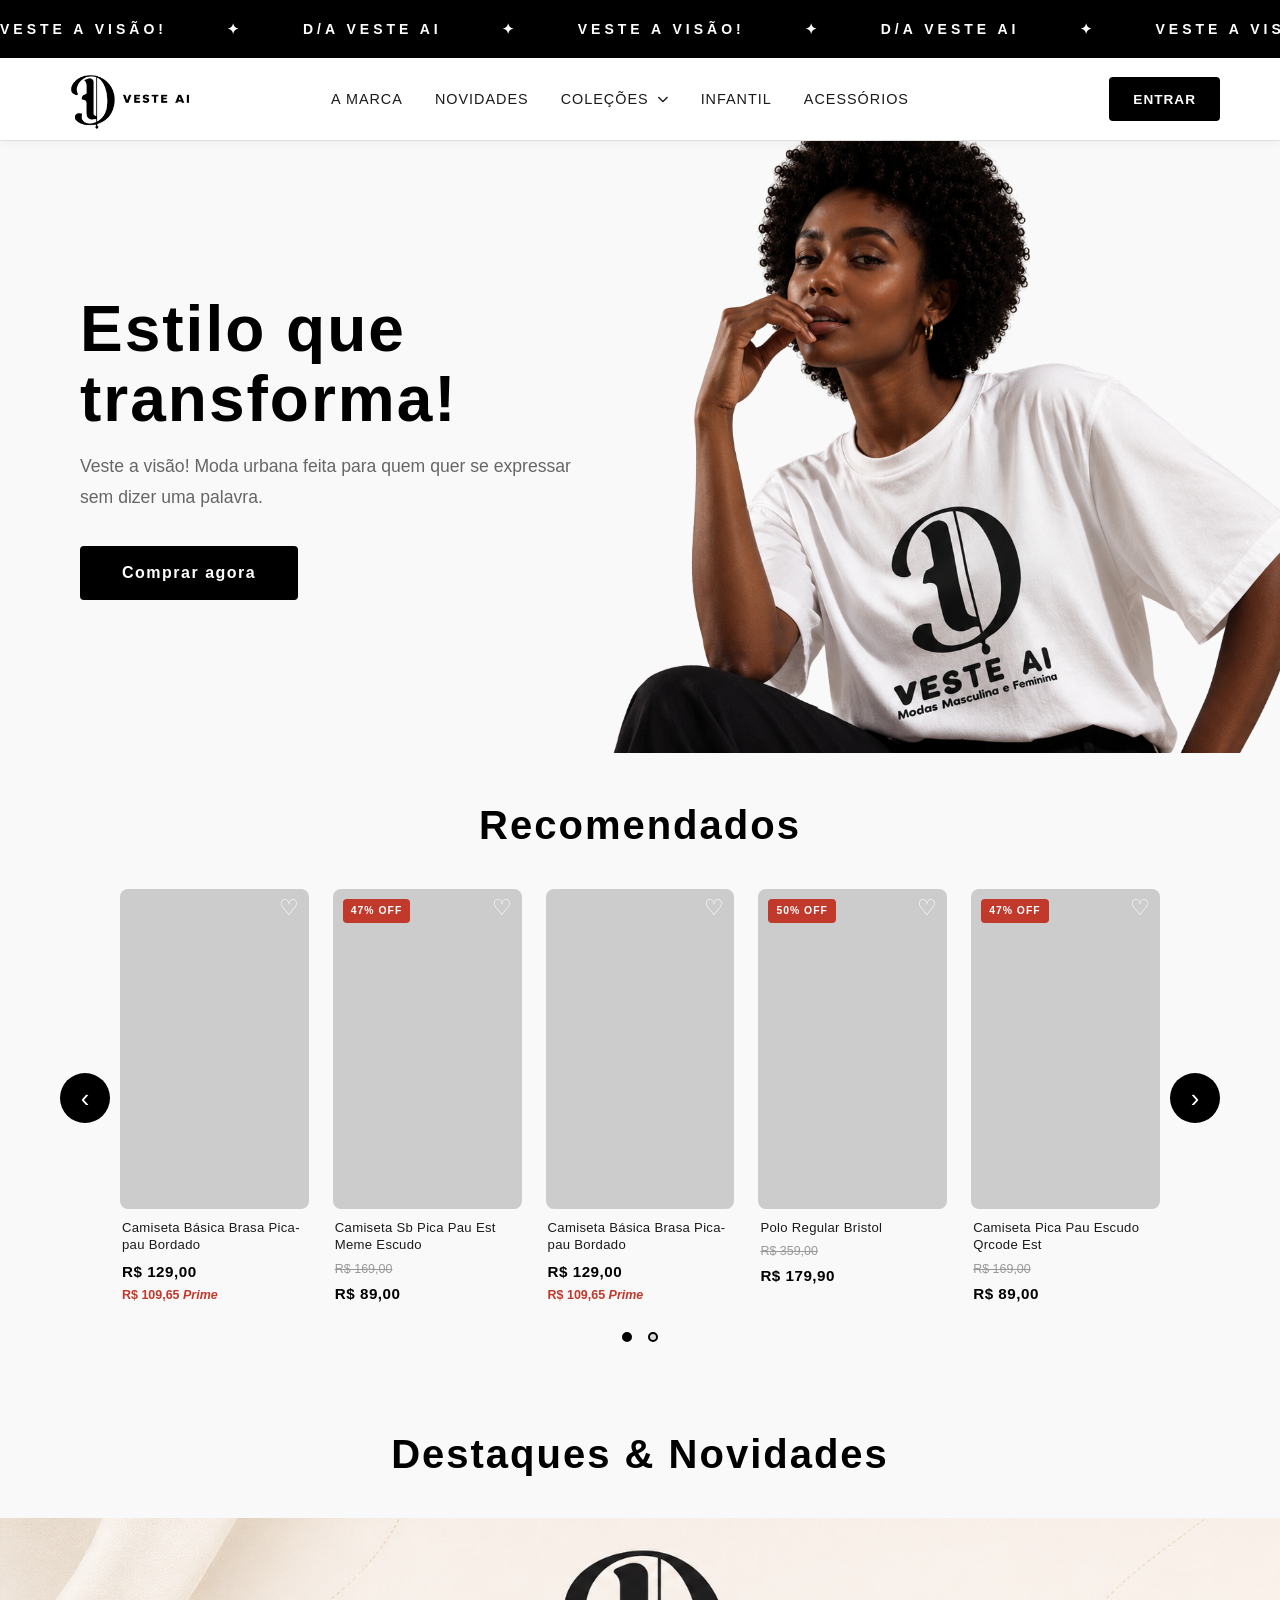
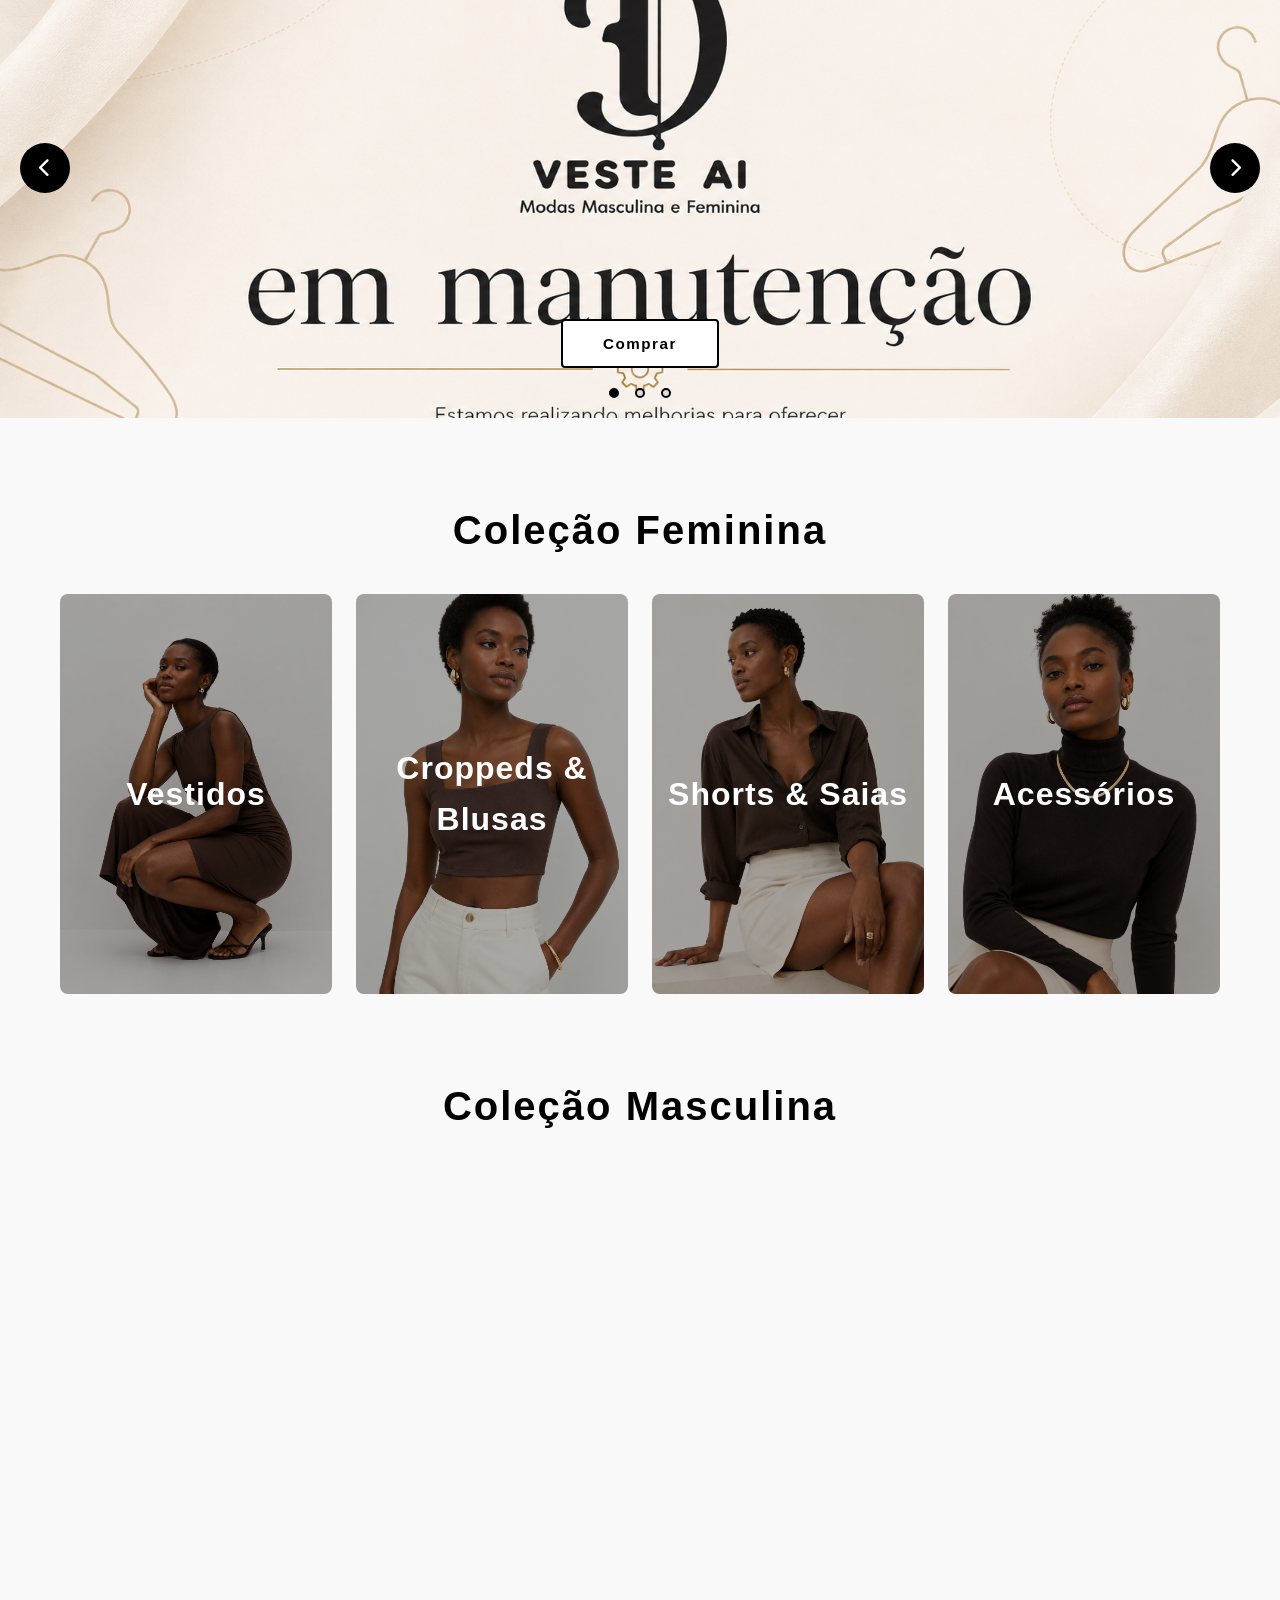
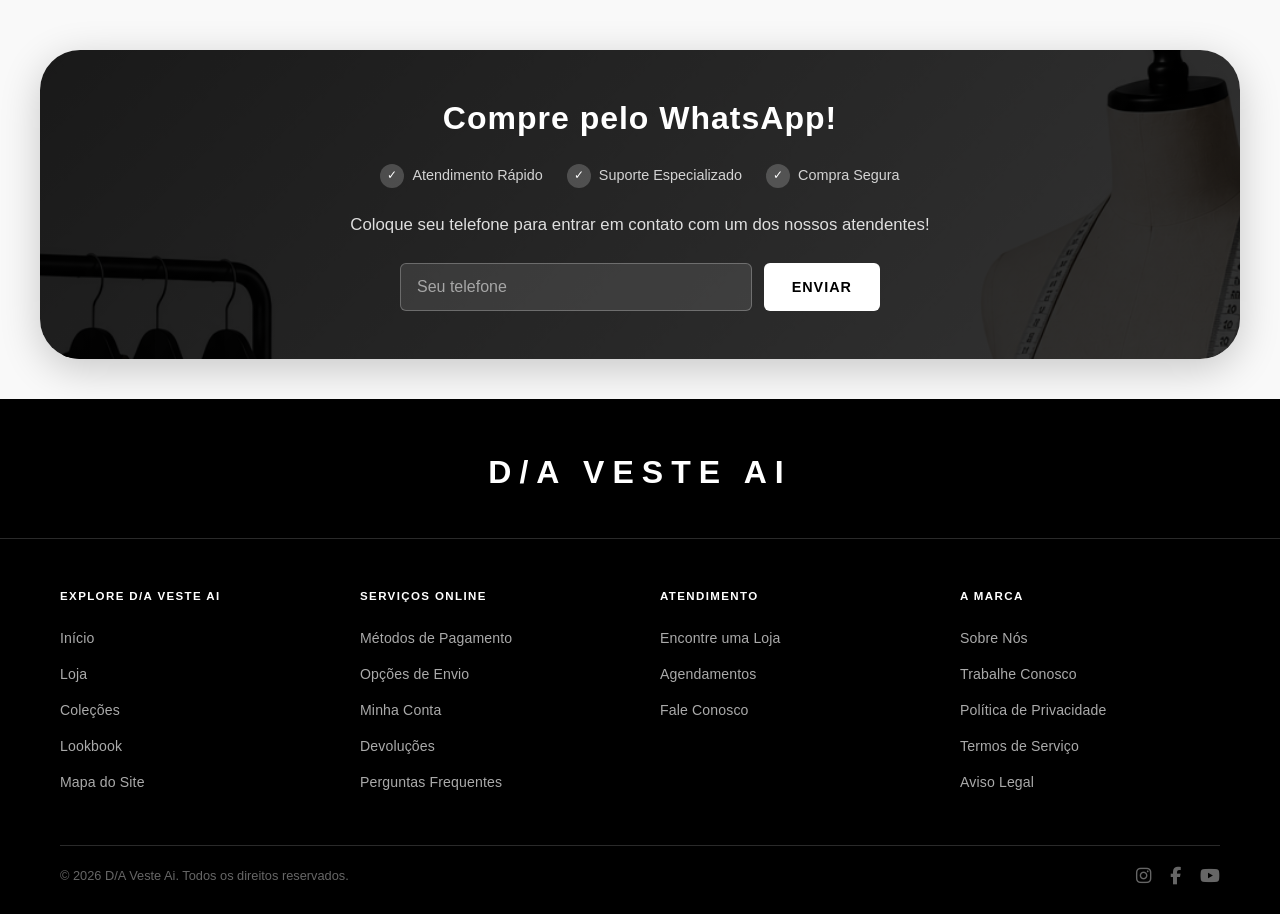
==== index.html @ ac8247f5 "Primeiro commit" ====
<!DOCTYPE html>
<html lang="pt-BR">
<head>
    <meta charset="UTF-8">
    <meta name="viewport" content="width=device-width, initial-scale=1.0">
    <title>D/A Veste Ai - Moda Contemporânea</title>
    <link rel="stylesheet" href="css/styles.css">
    <link rel="stylesheet" href="https://cdnjs.cloudflare.com/ajax/libs/font-awesome/6.4.0/css/all.min.css">
    <link rel="stylesheet" href="https://cdnjs.cloudflare.com/ajax/libs/font-awesome/6.5.0/css/all.min.css">
</head>
<body>
   
    <!-- Marquee -->
    <div class="marquee">
    <div class="marquee-track">
        <span>VESTE A VISÃO!</span>
        <span>✦</span>
        <span>D/A VESTE AI</span>
         <span>✦</span>
        <span>VESTE A VISÃO!</span>
         <span>✦</span>
        <span>D/A VESTE AI</span>
         <span>✦</span>

        <!-- Duplicado pra animação infinita -->
        <span>VESTE A VISÃO!</span>
         <span>✦</span>
        <span>D/A VESTE AI</span>
         <span>✦</span>
        <span>VESTE A VISÃO!</span>
         <span>✦</span>
        <span>D/A VESTE AI</span>
         <span>✦</span>

          <span>VESTE A VISÃO!</span>
         <span>✦</span>
        <span>D/A VESTE AI</span>
         <span>✦</span>
        <span>VESTE A VISÃO!</span>
         <span>✦</span>
        <span>D/A VESTE AI</span>
         <span>✦</span>
    </div>
</div>
   
    <!-- Navigation -->
    <nav class="navbar">
        <div class="container">
            <div class="nav-wrapper">
                <div class="logo">
    <a href="index.html">
        <img src="src/DALOGO.png" alt="D/A VESTE AI" class="logo-img">
    </a>
</div>
                <div class="nav-links">
                    <a href="aboutus.html">A MARCA</a>
                    <a href="index.html">NOVIDADES</a>
                    <div class="nav-dropdown">
                        <button class="nav-dropdown-btn">COLEÇÕES <i class="fas fa-chevron-down"></i></button>
                        <div class="dropdown-menu">
                            <a href="#mulher">FEMININA</a>
                            <a href="#homem">MASCULINO</a>
                        </div>
                    </div>
                    <a href="infantil.html">INFANTIL</a>
                    <a href="acessorios.html">ACESSÓRIOS</a>
                </div>
                <div class="nav-right">
                    <a href="#login" class="login-btn">ENTRAR</a>
                </div>
            </div>
        </div>
    </nav>

    <!-- Hero Section -->
    <section class="hero" id="inicio">
        <div class="hero-content">
            <div class="hero-text">
                <h2>Estilo que transforma!</h2>
                <p>Veste a visão! Moda urbana feita para quem quer se expressar sem dizer uma palavra.</p>
                <button class="btn-shop">Comprar agora</button>
            </div>
            <div>
                <img src="src/DAMODEL.png" alt="D/A Veste Ai - Modelo" class="hero-img">
            </div>
        </div>
    </section>

<!-- Recommended Products -->
<section class="recommended" id="recomendados">
    <div class="container">
        <h2>Recomendados</h2>
        <div class="rec-wrapper">
            <button class="rec-arrow rec-arrow--left" onclick="slideRec(-1)">&#8249;</button>

            <div class="rec-track-container">
                <div class="rec-track" id="recTrack">

                    <!-- Card 1 -->
                    <div class="rec-item">
                        <div class="rec-img-wrap" style="background-image: url('src/produto1.png')">
                            <div class="rec-overlay"></div>
                            <button class="rec-wishlist" aria-label="Favoritar">&#9825;</button>
                        </div>
                        <div class="rec-info">
                            <p class="rec-name">Camiseta Básica Brasa Pica-pau Bordado</p>
                            <p class="rec-price">R$ 129,00</p>
                            <p class="rec-price-prime">R$ 109,65 <span>Prime</span></p>
                        </div>
                    </div>

                    <!-- Card 2 (com desconto) -->
                    <div class="rec-item">
                        <div class="rec-img-wrap" style="background-image: url('src/produto2.png')">
                            <div class="rec-overlay"></div>
                            <span class="rec-badge">47% OFF</span>
                            <button class="rec-wishlist" aria-label="Favoritar">&#9825;</button>
                        </div>
                        <div class="rec-info">
                            <p class="rec-name">Camiseta Sb Pica Pau Est Meme Escudo</p>
                            <p class="rec-price-old">R$ 169,00</p>
                            <p class="rec-price">R$ 89,00</p>
                        </div>
                    </div>

                    <!-- Card 3 -->
                    <div class="rec-item">
                        <div class="rec-img-wrap" style="background-image: url('src/produto3.png')">
                            <div class="rec-overlay"></div>
                            <button class="rec-wishlist" aria-label="Favoritar">&#9825;</button>
                        </div>
                        <div class="rec-info">
                            <p class="rec-name">Camiseta Básica Brasa Pica-pau Bordado</p>
                            <p class="rec-price">R$ 129,00</p>
                            <p class="rec-price-prime">R$ 109,65 <span>Prime</span></p>
                        </div>
                    </div>

                    <!-- Card 4 (com desconto) -->
                    <div class="rec-item">
                        <div class="rec-img-wrap" style="background-image: url('src/produto4.png')">
                            <div class="rec-overlay"></div>
                            <span class="rec-badge">50% OFF</span>
                            <button class="rec-wishlist" aria-label="Favoritar">&#9825;</button>
                        </div>
                        <div class="rec-info">
                            <p class="rec-name">Polo Regular Bristol</p>
                            <p class="rec-price-old">R$ 359,00</p>
                            <p class="rec-price">R$ 179,90</p>
                        </div>
                    </div>

                    <!-- Card 5 (com desconto) -->
                    <div class="rec-item">
                        <div class="rec-img-wrap" style="background-image: url('src/produto5.png')">
                            <div class="rec-overlay"></div>
                            <span class="rec-badge">47% OFF</span>
                            <button class="rec-wishlist" aria-label="Favoritar">&#9825;</button>
                        </div>
                        <div class="rec-info">
                            <p class="rec-name">Camiseta Pica Pau Escudo Qrcode Est</p>
                            <p class="rec-price-old">R$ 169,00</p>
                            <p class="rec-price">R$ 89,00</p>
                        </div>
                    </div>

                    <!-- Card 6 -->
                    <div class="rec-item">
                        <div class="rec-img-wrap" style="background-image: url('src/produto1.png')">
                            <div class="rec-overlay"></div>
                            <button class="rec-wishlist" aria-label="Favoritar">&#9825;</button>
                        </div>
                        <div class="rec-info">
                            <p class="rec-name">Camiseta Básica Brasa Pica-pau Bordado</p>
                            <p class="rec-price">R$ 129,00</p>
                            <p class="rec-price-prime">R$ 109,65 <span>Prime</span></p>
                        </div>
                    </div>

                    <!-- Card 7 (com desconto) -->
                    <div class="rec-item">
                        <div class="rec-img-wrap" style="background-image: url('src/produto2.png')">
                            <div class="rec-overlay"></div>
                            <span class="rec-badge">47% OFF</span>
                            <button class="rec-wishlist" aria-label="Favoritar">&#9825;</button>
                        </div>
                        <div class="rec-info">
                            <p class="rec-name">Camiseta Sb Pica Pau Est Meme Escudo</p>
                            <p class="rec-price-old">R$ 169,00</p>
                            <p class="rec-price">R$ 89,00</p>
                        </div>
                    </div>

                    <!-- Card 8 -->
                    <div class="rec-item">
                        <div class="rec-img-wrap" style="background-image: url('src/produto3.png')">
                            <div class="rec-overlay"></div>
                            <button class="rec-wishlist" aria-label="Favoritar">&#9825;</button>
                        </div>
                        <div class="rec-info">
                            <p class="rec-name">Camiseta Básica Brasa Pica-pau Bordado</p>
                            <p class="rec-price">R$ 129,00</p>
                            <p class="rec-price-prime">R$ 109,65 <span>Prime</span></p>
                        </div>
                    </div>

                    <!-- Card 9 (com desconto) -->
                    <div class="rec-item">
                        <div class="rec-img-wrap" style="background-image: url('src/produto4.png')">
                            <div class="rec-overlay"></div>
                            <span class="rec-badge">50% OFF</span>
                            <button class="rec-wishlist" aria-label="Favoritar">&#9825;</button>
                        </div>
                        <div class="rec-info">
                            <p class="rec-name">Polo Regular Bristol</p>
                            <p class="rec-price-old">R$ 359,00</p>
                            <p class="rec-price">R$ 179,90</p>
                        </div>
                    </div>

                    <!-- Card 10 (com desconto) -->
                    <div class="rec-item">
                        <div class="rec-img-wrap" style="background-image: url('src/produto5.png')">
                            <div class="rec-overlay"></div>
                            <span class="rec-badge">47% OFF</span>
                            <button class="rec-wishlist" aria-label="Favoritar">&#9825;</button>
                        </div>
                        <div class="rec-info">
                            <p class="rec-name">Camiseta Pica Pau Escudo Qrcode Est</p>
                            <p class="rec-price-old">R$ 169,00</p>
                            <p class="rec-price">R$ 89,00</p>
                        </div>
                    </div>

                </div>
            </div>

            <button class="rec-arrow rec-arrow--right" onclick="slideRec(1)">&#8250;</button>
        </div>

        <div class="rec-dots">
            <span class="rec-dot active"></span>
            <span class="rec-dot"></span>
        </div>
    </div>
</section>

    <!-- Featured Section -->
  <section class="featured" id="loja">
    <h2>Destaques & Novidades</h2>
    <div class="featured-slider">


        <div class="slides-container">

            <div class="slide active">
                <img src="src/DASLIDE1.png" alt="">
                <button class="btn-buy">Comprar</button>
            </div>

            <div class="slide">
                <img src="src/DASLIDE2.png" alt="">
                <button class="btn-buy">Comprar</button>
            </div>

            <div class="slide">
                <img src="src/DASLIDE.png" alt="">
                <button class="btn-buy">Comprar</button>
            </div>

        </div>

        <button class="slider-btn slider-btn-prev"><i class="fas fa-chevron-left"></i></button>
        <button class="slider-btn slider-btn-next"><i class="fas fa-chevron-right"></i></button>

        <div class="slider-dots">
            <span class="dot active"></span>
            <span class="dot"></span>
            <span class="dot"></span>
        </div>

    </div>
</section>

    <!-- Women's Collection -->
    <section class="women-collection" id="mulher">
        <div class="container">
            <h2>Coleção Feminina</h2>
            <div class="collection-wrapper">
                <div class="collection-item" style="background-image: url('src/vestidos.png')">
                    <div class="collection-overlay"></div>
                    <h3>Vestidos</h3>
                </div>
                <div class="collection-item" style="background-image: url('src/crop.png')">
                    <div class="collection-overlay"></div>
                    <h3>Croppeds & Blusas</h3>
                </div>
                <div class="collection-item" style="background-image: url('src/saia.png')">
                    <div class="collection-overlay"></div>
                    <h3>Shorts & Saias</h3>
                </div>
                <div class="collection-item" style="background-image: url('src/acessorios.png')">
                    <div class="collection-overlay"></div>
                    <h3>Acessórios</h3>
                </div>
            </div>
        </div>
    </section>


    <!-- Men's Collection -->
    <section class="men-collection" id="homem">
        <div class="container">
            <h2>Coleção Masculina</h2>
            <div class="collection-wrapper">
                <div class="collection-item" style="background-image: url('src/camisetas.png')">
                    <div class="collection-overlay"></div>
                    <h3>Camisetas</h3>
                </div>
                <div class="collection-item" style="background-image: url('src/shorts.png')">
                    <div class="collection-overlay"></div>
                    <h3>Calças & Shorts</h3>
                </div>
                <div class="collection-item" style="background-image: url('src/casacos.png')">
                    <div class="collection-overlay"></div>
                    <h3>Casacos & Hoodies</h3>
                </div>
                <div class="collection-item" style="background-image: url('src/acessorios-m.png')">
                    <div class="collection-overlay"></div>
                    <h3>Acessórios</h3>
                </div>
            </div>
        </div>
    </section>

 <!-- Contact Section -->
<section class="contact">
  <div class="contact-wrapper">
    <!-- Imagem de fundo -->
    <img src="src/bg.png" alt="" class="contact-bg">

    <!-- Degradê sobreposto -->
    <div class="contact-overlay"></div>

    <div class="contact-inner">
      <div class="contact-content">
        <h2>Compre pelo WhatsApp!</h2>

        <!-- Benefícios compactos -->
        <div class="contact-benefits">
          <div class="benefit-item">
            <span class="benefit-icon">✓</span>
            Atendimento Rápido
          </div>
          <div class="benefit-item">
            <span class="benefit-icon">✓</span>
            Suporte Especializado
          </div>
          <div class="benefit-item">
            <span class="benefit-icon">✓</span>
            Compra Segura
          </div>
        </div>

        <p>Coloque seu telefone para entrar em contato com um dos nossos atendentes!</p>

        <form class="contact-form" autocomplete="on">
          <input
            type="tel"
            name="tel"
            id="contact-phone"
            placeholder="Seu telefone"
            autocomplete="tel"
            pattern="[\d\s\(\)\-\+]+"
            title="Informe um número de telefone válido"
            required
          >
          <button type="submit" class="btn-send">ENVIAR</button>
        </form>
      </div>
    </div>
  </div>
</section>

    <!-- Footer -->
   <footer class="footer">
    <div class="footer-brand">
        <span>D/A VESTE AI</span>
    </div>

    <div class="container">
        <div class="footer-grid">
            <div class="footer-col">
                <h4>EXPLORE D/A VESTE AI</h4>
                <ul>
                    <li><a href="#inicio">Início</a></li>
                    <li><a href="#loja">Loja</a></li>
                    <li><a href="#colecoes">Coleções</a></li>
                    <li><a href="#lookbook">Lookbook</a></li>
                    <li><a href="#mapa">Mapa do Site</a></li>
                </ul>
            </div>
            <div class="footer-col">
                <h4>SERVIÇOS ONLINE</h4>
                <ul>
                    <li><a href="#">Métodos de Pagamento</a></li>
                    <li><a href="#">Opções de Envio</a></li>
                    <li><a href="#">Minha Conta</a></li>
                    <li><a href="#">Devoluções</a></li>
                    <li><a href="#">Perguntas Frequentes</a></li>
                </ul>
            </div>
            <div class="footer-col">
                <h4>ATENDIMENTO</h4>
                <ul>
                    <li><a href="#">Encontre uma Loja</a></li>
                    <li><a href="#">Agendamentos</a></li>
                    <li><a href="#">Fale Conosco</a></li>
                </ul>
            </div>
            <div class="footer-col">
                <h4>A MARCA</h4>
                <ul>
                    <li><a href="#sobre">Sobre Nós</a></li>
                    <li><a href="#">Trabalhe Conosco</a></li>
                    <li><a href="#">Política de Privacidade</a></li>
                    <li><a href="#">Termos de Serviço</a></li>
                    <li><a href="#">Aviso Legal</a></li>
                </ul>
            </div>
        </div>

        <div class="footer-bottom">
            <p>&copy; 2026 D/A Veste Ai. Todos os direitos reservados.</p>
           <div class="footer-socials">
    <a href="#" aria-label="Instagram"><i class="fab fa-instagram"></i></a>
    <a href="#" aria-label="Facebook"><i class="fab fa-facebook-f"></i></a>
    <a href="#" aria-label="YouTube"><i class="fab fa-youtube"></i></a>
           </div>
           
    <script src="js/script.js"></script>
</body>
</html>
---- css/styles.css ----
/* ============================= */
/* General Styles */
/* ============================= */



* {
    margin: 0;
    padding: 0;
    box-sizing: border-box;
}

html {
    scroll-behavior: smooth;
}

body {
    line-height: 1.6;
    color: #1a1a1a;
    background-color: #fff;
}

.container {
    max-width: 1200px;
    margin: 0 auto;
    padding: 0 20px;
}

/* ============================= 
   RESET BASE
============================= */

* {
    margin: 0;
    padding: 0;
    box-sizing: border-box;
}

body {
    font-family: 'Inter', sans-serif;
}


/* ============================= 
   CUSTOM SCROLLBAR
============================= */

::-webkit-scrollbar {
    width: 6px;
}

::-webkit-scrollbar-track {
    background: #fafaf9;
}

::-webkit-scrollbar-thumb {
    background: #a8a29e;
    border-radius: 3px;
}

::-webkit-scrollbar-thumb:hover {
    background: #78716c;
}


/* ============================= 
   MARQUEE
============================= */

.marquee {
    width: 100%;
    overflow: hidden;
    white-space: nowrap;
    position: relative;

    background: #000;
    padding: 18px 0;
}

@keyframes marquee {
    0% {
        transform: translateX(0);
    }

    100% {
        transform: translateX(-50%);
    }
}

.marquee-track {
    display: flex;
    gap: 60px;
    width: max-content;

    animation: marquee 25s linear infinite;
}

.marquee-track:hover {
    animation-play-state: paused;
}

.marquee-track span {
    color: #fff;
    font-size: 14px;
    font-weight: 600;
    letter-spacing: 4px;
    text-transform: uppercase;
}

/* ============================= */
/* Navigation */
/* ============================= */

.navbar {
    background-color: #fff;
    border-bottom: 1px solid #e0e0e0;
    position: sticky;
    top: 0;
    z-index: 1000;
    box-shadow: 0 2px 10px rgba(0, 0, 0, 0.05);
}

.nav-wrapper {
    display: flex;
    justify-content: space-between;
    align-items: center;
    padding: 1rem 0;
}

.logo h1 {
    font-size: 1.8rem;
    font-weight: 700;
    letter-spacing: 2px;
    color: #000;
}

.logo-img {
    height: 50px;
    width: auto;
    display: block;
    object-fit: contain;
    transform: scale(2);
    transform-origin: left center;
}

.nav-links {
    display: flex;
    gap: 2rem;
    flex: 1;
    justify-content: center;
}

.nav-links a {
    text-decoration: none;
    color: #1a1a1a;
    font-weight: 500;
    font-size: 0.9rem;
    letter-spacing: 1px;
    transition: color 0.3s ease;
}

.nav-links a:hover {
    color: #666;
}

/* Dropdown Menu */
.nav-dropdown {
    position: relative;
    display: flex;
    align-items: center;
}

/* Faz o botão ficar IGUAL aos links da navbar */
.nav-links a,
.nav-dropdown-btn {
    text-decoration: none;
    background: none;
    border: none;

    color: #1a1a1a;
    font-weight: 500;
    font-size: 0.9rem;
    letter-spacing: 1px;

    transition: color 0.3s ease;
}

.nav-links a:hover,
.nav-dropdown-btn:hover {
    color: #666;
}

.nav-dropdown-btn {
    cursor: pointer;
    padding: 0;

    display: flex;
    align-items: center;
    gap: 0.5rem;
}

.nav-dropdown-btn i {
    font-size: 0.7rem;
    transition: transform 0.3s ease;
}

.dropdown-menu {
    position: absolute;
    top: 100%;
    left: 0;

    background-color: #fff;
    border: 1px solid #e0e0e0;
    border-radius: 4px;

    box-shadow: 0 8px 20px rgba(0, 0, 0, 0.1);

    min-width: 150px;

    display: none;
    flex-direction: column;

    z-index: 1001;

    margin-top: 1rem;
}

.dropdown-menu a {
    padding: 0.8rem 1.2rem;

    color: #1a1a1a;
    text-decoration: none;

    font-weight: 500;
    font-size: 0.85rem;
    letter-spacing: 0.5px;

    transition: background-color 0.3s ease,
                color 0.3s ease;

    border-bottom: 1px solid #f0f0f0;
}

.dropdown-menu a:last-child {
    border-bottom: none;
}

.dropdown-menu a:hover {
    background-color: #f5f5f5;
    color: #000;
}

.nav-dropdown:hover .dropdown-menu {
    display: flex;
}

.nav-dropdown:hover .nav-dropdown-btn i {
    transform: rotate(180deg);
}

.nav-right {
    display: flex;
    align-items: center;
}

.login-btn {
    background-color: #000;
    color: #fff;
    padding: 0.7rem 1.5rem;
    border: none;
    border-radius: 4px;
    cursor: pointer;
    font-weight: 600;
    font-size: 0.85rem;
    letter-spacing: 1px;
    transition: background-color 0.3s ease;
    text-decoration: none;
    display: inline-block;
}

.login-btn:hover {
    background-color: #333;
}

/* ============================= */
/* Hero Section */
/* ============================= */

.hero {
    background: #f9f9f9;
    min-height: 600px;
    display: flex;
    align-items: end;
    overflow: hidden;
}

.hero-content {
    max-width: 1200px;
    margin: 0 auto;
    padding: 0 40px;

    display: grid;
    grid-template-columns: 1fr 1fr;
    gap: 4rem;
    align-items: center;
    animation: heroContentEntrance 1s cubic-bezier(0.16, 1, 0.3, 1) forwards
}

@keyframes heroContentEntrance {
    0% {
        opacity: 0;
        transform: translateY(60px);
    }

    100% {
        opacity: 1;
        transform: translateY(0);
    }
}

.hero-text h2 {
    font-size: 4rem;
    font-weight: 700;
    line-height: 1.1;
    margin-bottom: 1rem;
    letter-spacing: 2px;
    color: #000;
}

.hero-text p {
    font-size: 1.1rem;
    color: #666;
    margin-bottom: 2rem;
    line-height: 1.8;
    max-width: 500px;
}

.btn-shop {
    background-color: #000;
    color: #fff;
    padding: 1rem 2.5rem;
    border: 2px solid #000;
    border-radius: 4px;
    font-size: 1rem;
    font-weight: 600;
    letter-spacing: 1.5px;
    cursor: pointer;
    transition: all 0.3s ease;
}

.btn-shop:hover {
    background-color: #fff;
    color: #000;
}

.hero-image {
    display: flex;
    justify-content: center;
    align-items: center;
}

.hero-img {
    width: 100%;
    max-width: 600px;
    height: auto;
    border-radius: 8px;
    object-fit: cover;
    transform: scale(1.5) translateY(70px);
}

/* ============================= */
/* Recommended Section           */
/* ============================= */

.recommended {
    padding: 40px 0;
    background-color: #f9f9f9;
}

.recommended h2 {
    text-align: center;
    font-size: 2.5rem;
    margin-bottom: 2rem;
    letter-spacing: 2px;
    color: #000;
}

.rec-wrapper {
    display: flex;
    align-items: center;
    gap: 10px;
}

/* Track */
.rec-track-container {
    overflow: hidden;
    flex: 1;
}

.rec-track {
    display: flex;
    gap: 1.5rem;
    transition: transform 0.4s ease;
}

/* Card — mesmo padrão do .collection-item */
.rec-item {
    flex: 0 0 calc(20% - 1.2rem);
    min-width: 0;
    cursor: pointer;
}

.rec-img-wrap {
    position: relative;
    height: 320px;
    background-color: #f0f0f0;
    border-radius: 8px;
    overflow: hidden;
    background-size: cover;
    background-position: center top;
    transition: all 0.3s ease;
}

/* Overlay igual ao .collection-overlay */
.rec-overlay {
    position: absolute;
    top: 0;
    left: 0;
    right: 0;
    bottom: 0;
    background: rgba(0, 0, 0, 0.15);
    transition: all 0.3s ease;
    z-index: 1;
}

.rec-item:hover .rec-overlay {
    background: rgba(0, 0, 0, 0.35);
}

.rec-item:hover .rec-img-wrap {
    transform: scale(1.02);
}

/* Badge de desconto */
.rec-badge {
    position: absolute;
    top: 10px;
    left: 10px;
    background: #c0392b;
    color: #fff;
    font-size: 0.65rem;
    font-weight: 700;
    padding: 4px 8px;
    border-radius: 4px;
    z-index: 2;
    letter-spacing: 1px;
}

/* Coração */
.rec-wishlist {
    position: absolute;
    top: 8px;
    right: 10px;
    background: none;
    border: none;
    font-size: 1.4rem;
    color: #fff;
    cursor: pointer;
    z-index: 2;
    line-height: 1;
    transition: color 0.3s ease, transform 0.3s ease;
}

.rec-wishlist:hover {
    color: #c0392b;
    transform: scale(1.2);
}

/* Info */
.rec-info {
    padding: 10px 2px 0;
}

.rec-name {
    font-size: 0.82rem;
    font-weight: 500;
    color: #1a1a1a;
    line-height: 1.35;
    margin: 0 0 6px;
    letter-spacing: 0.3px;
}

.rec-price-old {
    font-size: 0.78rem;
    color: #999;
    text-decoration: line-through;
    margin: 0 0 2px;
}

.rec-price {
    font-size: 0.95rem;
    font-weight: 700;
    color: #000;
    letter-spacing: 0.5px;
    margin: 0 0 2px;
}

.rec-price-prime {
    font-size: 0.78rem;
    color: #c0392b;
    font-weight: 600;
    margin: 0;
}

.rec-price-prime span {
    font-style: italic;
}

/* Setas — mesmo estilo do .slider-btn */
.rec-arrow {
    background-color: #000;
    color: #fff;
    border: none;
    width: 50px;
    height: 50px;
    border-radius: 50%;
    font-size: 1.6rem;
    cursor: pointer;
    display: flex;
    align-items: center;
    justify-content: center;
    flex-shrink: 0;
    transition: all 0.3s ease;
    line-height: 1;
}

.rec-arrow:hover {
    background-color: #333;
    transform: scale(1.1);
}

/* Dots — mesmo estilo do .dot */
.rec-dots {
    display: flex;
    justify-content: center;
    gap: 1rem;
    margin-top: 1.5rem;
}

.rec-dot {
    width: 10px;
    height: 10px;
    border-radius: 50%;
    background-color: #ddd;
    cursor: pointer;
    transition: all 0.3s ease;
    border: 2px solid #000;
}

.rec-dot.active {
    background-color: #000;
}

/* Responsivo */
@media (max-width: 900px) {
    .rec-item {
        flex: 0 0 calc(33.33% - 1rem);
    }
}

@media (max-width: 600px) {
    .rec-item {
        flex: 0 0 calc(50% - 0.75rem);
    }

    .rec-img-wrap {
        height: 240px;
    }
}

/* ============================= */
/* Featured Section - Carousel */
/* ============================= */

.featured {
    padding: 40px 0;
    background-color: #f9f9f9;
    width: 100%;
    overflow: hidden;
}

.featured h2 {
    text-align: center;
    font-size: 2.5rem;
    margin-bottom: 2rem;
    letter-spacing: 2px;
    color: #000;
    padding: 0 20px;
}

.featured-slider {
    position: relative;
    width: 100%;
    max-width: 100%;
    margin: 0;
}

.slides-container {
    overflow: hidden;
    border-radius: 0;
    background-color: #fff;
    width: 100%;
}

.slide {
    display: none;
    opacity: 0;
    transition: opacity 0.6s ease;
    width: 100%;
}

.slide.active {
    display: flex;
    opacity: 1;
    flex-direction: column;
    align-items: center;
    justify-content: center;
    min-height: 500px;
    position: relative;
}

.slide img {
    width: 100%;
    height: 500px;
    object-fit: cover;
    object-position: center 20%;
    display: block;
}

.btn-buy {
    position: absolute;
    bottom: 50px;
    background-color: #fff;
    color: #000;
    padding: 0.9rem 2.5rem;
    border: 2px solid #000;
    border-radius: 4px;
    font-weight: 600;
    font-size: 0.95rem;
    letter-spacing: 1.5px;
    cursor: pointer;
    transition: all 0.3s ease;
    z-index: 10;
}

.btn-buy:hover {
    background-color: #000;
    color: #fff;
}

.slider-btn {
    position: absolute;
    top: 50%;
    transform: translateY(-50%);
    background-color: #000;
    color: #fff;
    border: none;
    width: 50px;
    height: 50px;
    border-radius: 50%;
    font-size: 1.2rem;
    cursor: pointer;
    display: flex;
    align-items: center;
    justify-content: center;
    transition: all 0.3s ease;
    z-index: 100;
}

.slider-btn:hover {
    background-color: #333;
    transform: translateY(-50%) scale(1.1);
}

.slider-btn-prev {
    left: 20px;
}

.slider-btn-next {
    right: 20px;
}

.slider-dots {
    position: absolute;
    display: flex;
    justify-content: center;
    gap: 1rem;
    bottom: 20px;
    left: 0;
    right: 0;
    z-index: 50;
    padding-bottom: 0;
}

.dot {
    width: 10px;
    height: 10px;
    border-radius: 50%;
    background-color: #ddd;
    cursor: pointer;
    transition: all 0.3s ease;
    border: 2px solid #000;
}

.dot.active {
    background-color: #000;
}

/* ============================= */
/* Women's Collection */
/* ============================= */

.women-collection {
    padding: 40px 0;
    background-color: #f9f9f9;
}

.women-collection h2 {
    text-align: center;
    font-size: 2.5rem;
    margin-bottom: 2rem;
    letter-spacing: 2px;
    color: #000;
}

.collection-wrapper {
    display: grid;
    grid-template-columns: repeat(4, 1fr);
    gap: 1.5rem;
}

.collection-item {
    position: relative;
    height: 400px;
    background-color: #f0f0f0;
    border-radius: 8px;
    overflow: hidden;
    display: flex;
    align-items: center;
    justify-content: center;
    background-size: cover;
    background-position: center;
    transition: all 0.3s ease;
    cursor: pointer;
}

.collection-overlay {
    position: absolute;
    top: 0;
    left: 0;
    right: 0;
    bottom: 0;
    background: rgba(0, 0, 0, 0.3);
    transition: all 0.3s ease;
    z-index: 1;
}

.collection-item:hover .collection-overlay {
    background: rgba(0, 0, 0, 0.5);
}

.collection-item h3 {
    position: relative;
    z-index: 2;
    font-size: 2rem;
    color: #fff;
    text-align: center;
    font-weight: 600;
    letter-spacing: 1px;
    transition: all 0.3s ease;
}

.collection-item:hover h3 {
    transform: scale(1.05);
}

/* ============================= */
/* Men's Collection */
/* ============================= */

.men-collection {
    padding: 40px 0;
    background-color: #f9f9f9;
}

.men-collection h2 {
    text-align: center;
    font-size: 2.5rem;
    margin-bottom: 2rem;
    letter-spacing: 2px;
    color: #000;
}

/* ============================= */
/* About Us Section */
/* ============================= */

.about-us {
    padding: 40px 0;
    background-color: #f9f9f9;
}

.about-wrapper {
    display: grid;
    grid-template-columns: 1fr 1fr;
    gap: 4rem;
    align-items: center;
}

.about-content h2 {
    font-size: 2.8rem;
    font-weight: 700;
    color: #000;
    margin-bottom: 2rem;
    line-height: 1.2;
    letter-spacing: 1px;
}

.about-content h2 strong {
    color: #8b3a3a;
}

.about-content p {
    font-size: 1rem;
    color: #666;
    margin-bottom: 1.5rem;
    line-height: 1.8;
    text-align: justify;
}

.about-content strong {
    color: #000000;
    font-weight: 600;
}

.about-image {
    display: flex;
    justify-content: center;
    align-items: center;
}

.about-image img {
    width: 100%;
    max-width: 500px;
    height: auto;
    border-radius: 200px;
    box-shadow: 0 10px 40px rgba(0, 0, 0, 0.1);
    object-fit: cover;
}

/* ============================= */
/* Contact Section */
/* ============================= */

.contact {
  padding: 40px 1rem;
  background-color: #f9f9f9;
}

.contact-wrapper {
  position: relative;
  overflow: hidden;
  border-radius: 40px;
  box-shadow: 0 10px 40px rgba(0, 0, 0, 0.2);
  max-width: 1200px;
  margin: 0 auto;
}

.contact-bg {
  position: absolute;
  inset: 0;
  width: 100%;
  height: 100%;
  object-fit: cover;
  object-position: center;
}

.contact-overlay {
  position: absolute;
  inset: 0;
  background: linear-gradient(
    135deg,
    rgba(0, 0, 0, 0.8) 0%,
    rgba(0, 0, 0, 0.9) 0%,
    rgba(0, 0, 0, 0.8) 100%
  );
}

.contact-inner {
  position: relative;
  padding: 3rem 1.5rem;
}

.contact-content {
  max-width: 600px;
  margin: 0 auto;
  text-align: center;
}

.contact-content h2 {
  font-size: 2rem;
  font-weight: 700;
  color: #fff;
  margin-bottom: 1.5rem;
  letter-spacing: 1px;
  line-height: 1.3;
}

.contact-content p {
  font-size: 1.05rem;
  color: rgba(255, 255, 255, 0.85);
  margin-bottom: 1.5rem;
}

.contact-benefits {
  display: flex;
  flex-wrap: wrap;
  justify-content: center;
  gap: 1rem 1.5rem;
  margin-bottom: 1.5rem;
  font-size: 0.9rem;
  color: rgba(255, 255, 255, 0.80);
}

.benefit-item {
  display: flex;
  align-items: center;
  gap: 0.5rem;
}

.benefit-icon {
  display: flex;
  align-items: center;
  justify-content: center;
  width: 24px;
  height: 24px;
  border-radius: 50%;
  background: rgba(255, 255, 255, 0.20);
  font-size: 0.75rem;
  color: #fff;
  flex-shrink: 0;
}

.contact-form {
  display: flex;
  gap: 0.75rem;
  max-width: 480px;
  margin: 0 auto;
}

.contact-form input {
  flex: 1;
  padding: 0.875rem 1rem;
  border: 1px solid rgba(255, 255, 255, 0.25);
  border-radius: 6px;
  font-size: 1rem;
  background: rgba(255, 255, 255, 0.10);
  color: #fff;
  outline: none;
  transition: border-color 0.3s ease, background 0.3s ease;
}

.contact-form input::placeholder {
  color: rgba(255, 255, 255, 0.55);
}

.contact-form input:focus {
  border-color: rgba(255, 255, 255, 0.60);
  background: rgba(0, 0, 0, 0.15);
}

.btn-send {
  background-color: #fff;
  color: #000;
  padding: 0.875rem 1.75rem;
  border: none;
  border-radius: 6px;
  font-weight: 700;
  font-size: 0.9rem;
  letter-spacing: 1px;
  cursor: pointer;
  transition: background 0.3s ease, transform 0.2s ease;
  white-space: nowrap;
}

.btn-send:hover {
  background-color: rgba(255, 255, 255, 0.88);
  transform: translateY(-1px);
}

@media (max-width: 480px) {
  .contact-form {
    flex-direction: column;
  }

  .btn-send {
    width: 100%;
  }

  .contact-content h2 {
    font-size: 1.5rem;
  }
}

/* Responsivo */
@media (max-width: 480px) {
  .contact-form {
    flex-direction: column;
  }

  .btn-send {
    width: 100%;
  }

  .contact-content h2 {
    font-size: 1.5rem;
  }
}
/* ============================= */
/* Footer */
/* ============================= */

.footer {
    background-color: #000000;
    color: #fff;
    padding: 0 0 0;
    font-family: inherit;
}

.footer-brand {
    text-align: center;
    padding: 48px 0 40px;
    font-size: 2rem;
    font-weight: 700;
    letter-spacing: 0.25em;
    text-transform: uppercase;
    border-bottom: 1px solid #2a2a2a;
}

.footer-grid {
    display: grid;
    grid-template-columns: repeat(4, 1fr);
    gap: 2.5rem;
    padding: 48px 0 40px;
    border-bottom: 1px solid #2a2a2a;
}

@media (max-width: 900px) {
    .footer-grid {
        grid-template-columns: repeat(2, 1fr);
    }
}

@media (max-width: 540px) {
    .footer-grid {
        grid-template-columns: 1fr;
    }
}

.footer-col h4 {
    font-size: 0.72rem;
    font-weight: 700;
    letter-spacing: 0.12em;
    text-transform: uppercase;
    color: #fff;
    margin-bottom: 1.2rem;
}

.footer-col ul {
    list-style: none;
    padding: 0;
    margin: 0;
}

.footer-col ul li {
    margin-bottom: 0.65rem;
}

.footer-col ul li a {
    color: #aaa;
    text-decoration: none;
    font-size: 0.88rem;
    letter-spacing: 0.01em;
    transition: color 0.2s ease;
}

.footer-col ul li a:hover {
    color: #fff;
}

.footer-bottom {
    display: flex;
    align-items: center;
    justify-content: space-between;
    padding: 20px 0 28px;
    color: #666;
    font-size: 0.8rem;
    flex-wrap: wrap;
    gap: 1rem;
}

.footer-socials {
    display: flex;
    gap: 1.2rem;
    align-items: center;
}

.footer-socials a {
    color: #666;
    text-decoration: none;
    transition: color 0.2s ease;
    display: flex;
    align-items: center;
    font-size: 1.1rem;
}

.footer-socials a:hover {
    color: #fff;
}

/* ============================= */
/* Responsive Design */
/* ============================= */

@media (max-width: 768px) {
    .nav-links {
        gap: 1rem;
    }

    .hero-content {
        grid-template-columns: 1fr;
        gap: 2rem;
    }

    .hero-text h2 {
        font-size: 2.5rem;
    }

    .image-placeholder {
        width: 100%;
        height: 350px;
        max-width: 350px;
    }

    .slide-image {
        font-size: 120px;
        height: 400px;
    }

    .btn-buy {
        bottom: 30px;
        padding: 0.8rem 2rem;
        font-size: 0.9rem;
    }

    .collection-wrapper {
        grid-template-columns: repeat(2, 1fr);
    }

    .collection-item {
        height: 300px;
    }

    .collection-item h3 {
        font-size: 1.5rem;
    }

    .about-wrapper {
        grid-template-columns: 1fr;
        gap: 2rem;
    }

    .about-content h2 {
        font-size: 2rem;
    }

    .about-content p {
        text-align: left;
    }

    .contact-wrapper {
        grid-template-columns: 1fr;
    }

    .newsletter-form {
        flex-direction: column;
    }
}

@media (max-width: 480px) {
    .nav-wrapper {
        flex-wrap: wrap;
        gap: 1rem;
    }

    .nav-links {
        flex-direction: column;
        gap: 0.5rem;
        justify-content: flex-start;
    }

    .hero-text h2 {
        font-size: 2rem;
    }

    .featured h2,
    .women-collection h2,
    .fashion-tips h2,
    .contact h2 {
        font-size: 1.8rem;
    }

    .slide-number {
        top: 20px;
        left: 20px;
        font-size: 1.2rem;
    }

    .slide-image {
        font-size: 80px;
        height: 300px;
    }

    .btn-buy {
        bottom: 20px;
        padding: 0.7rem 1.5rem;
        font-size: 0.85rem;
    }

    .slider-btn {
        width: 40px;
        height: 40px;
        font-size: 1rem;
    }

    .slider-btn-prev {
        left: 5px;
    }

    .slider-btn-next {
        right: 5px;
    }

    .collection-wrapper {
        grid-template-columns: 1fr;
    }

    .collection-item {
        height: 250px;
    }

    .collection-item h3 {
        font-size: 1.2rem;
    }
}
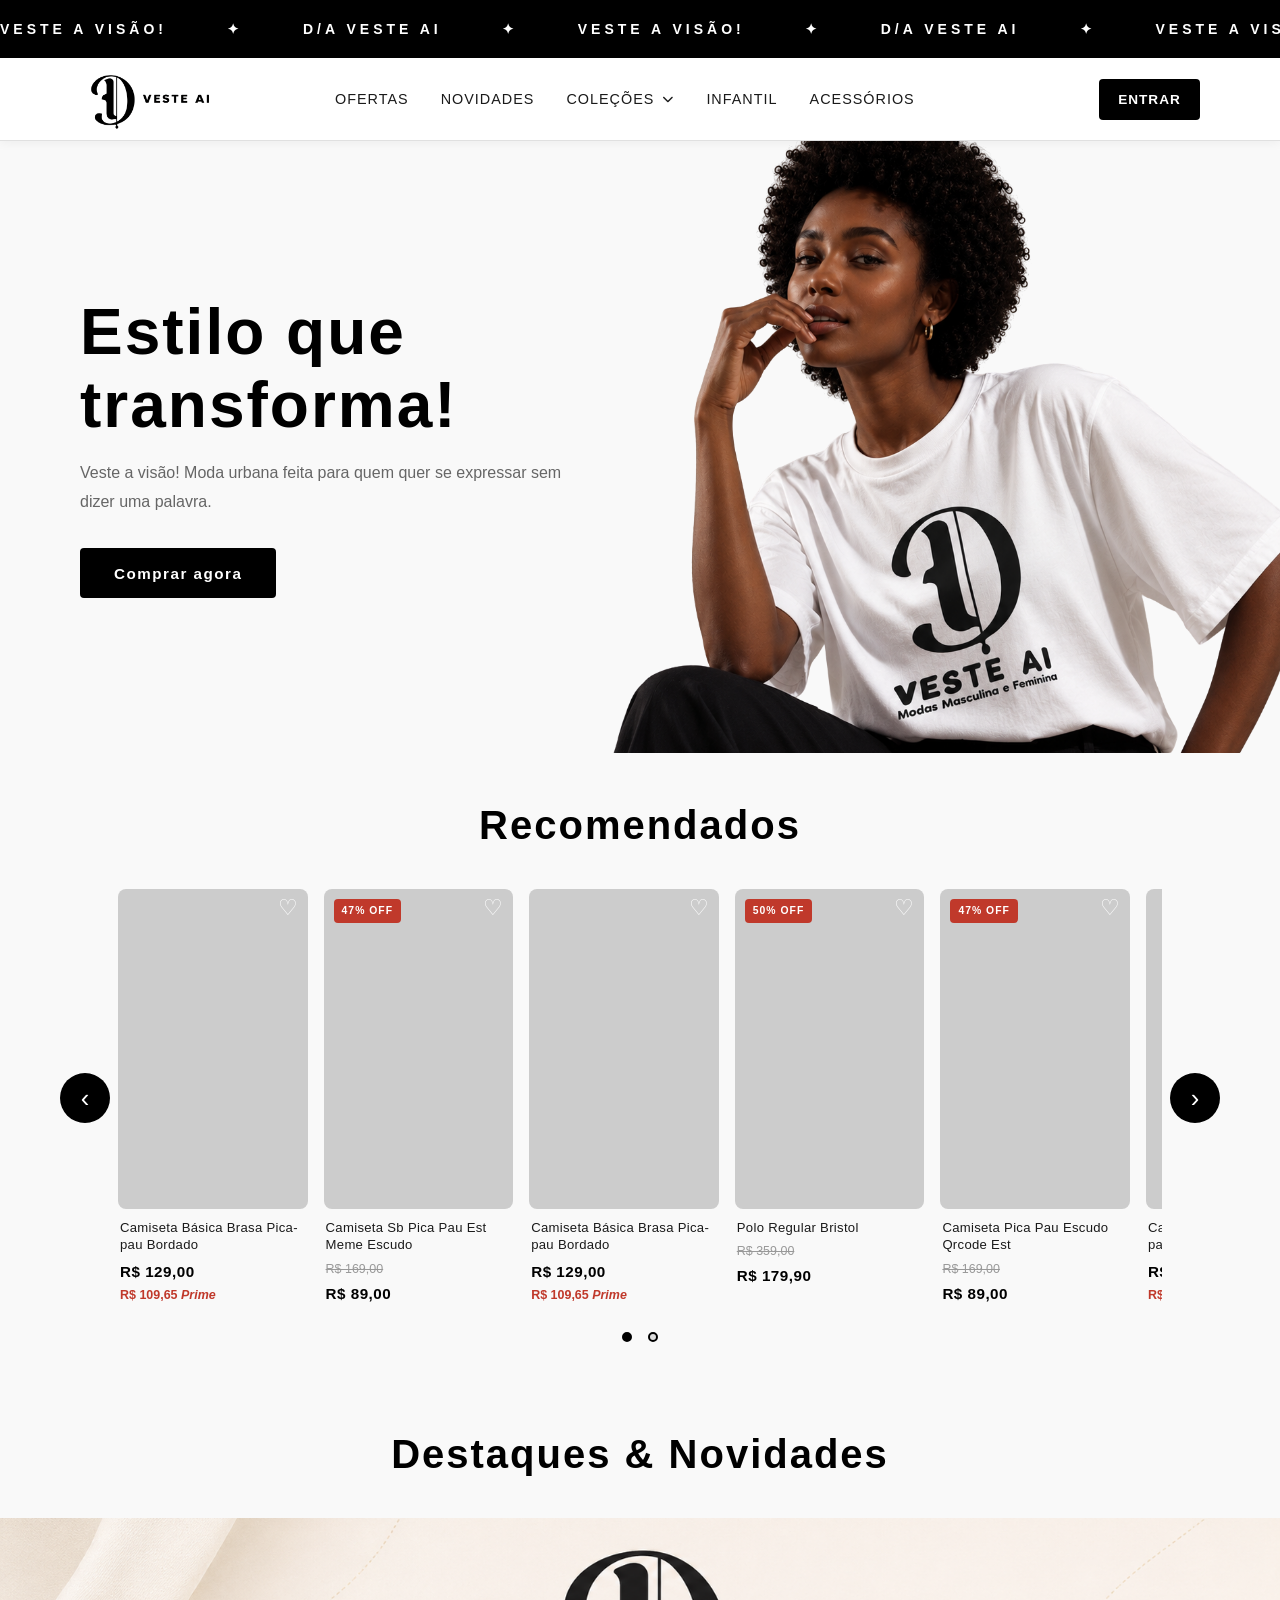
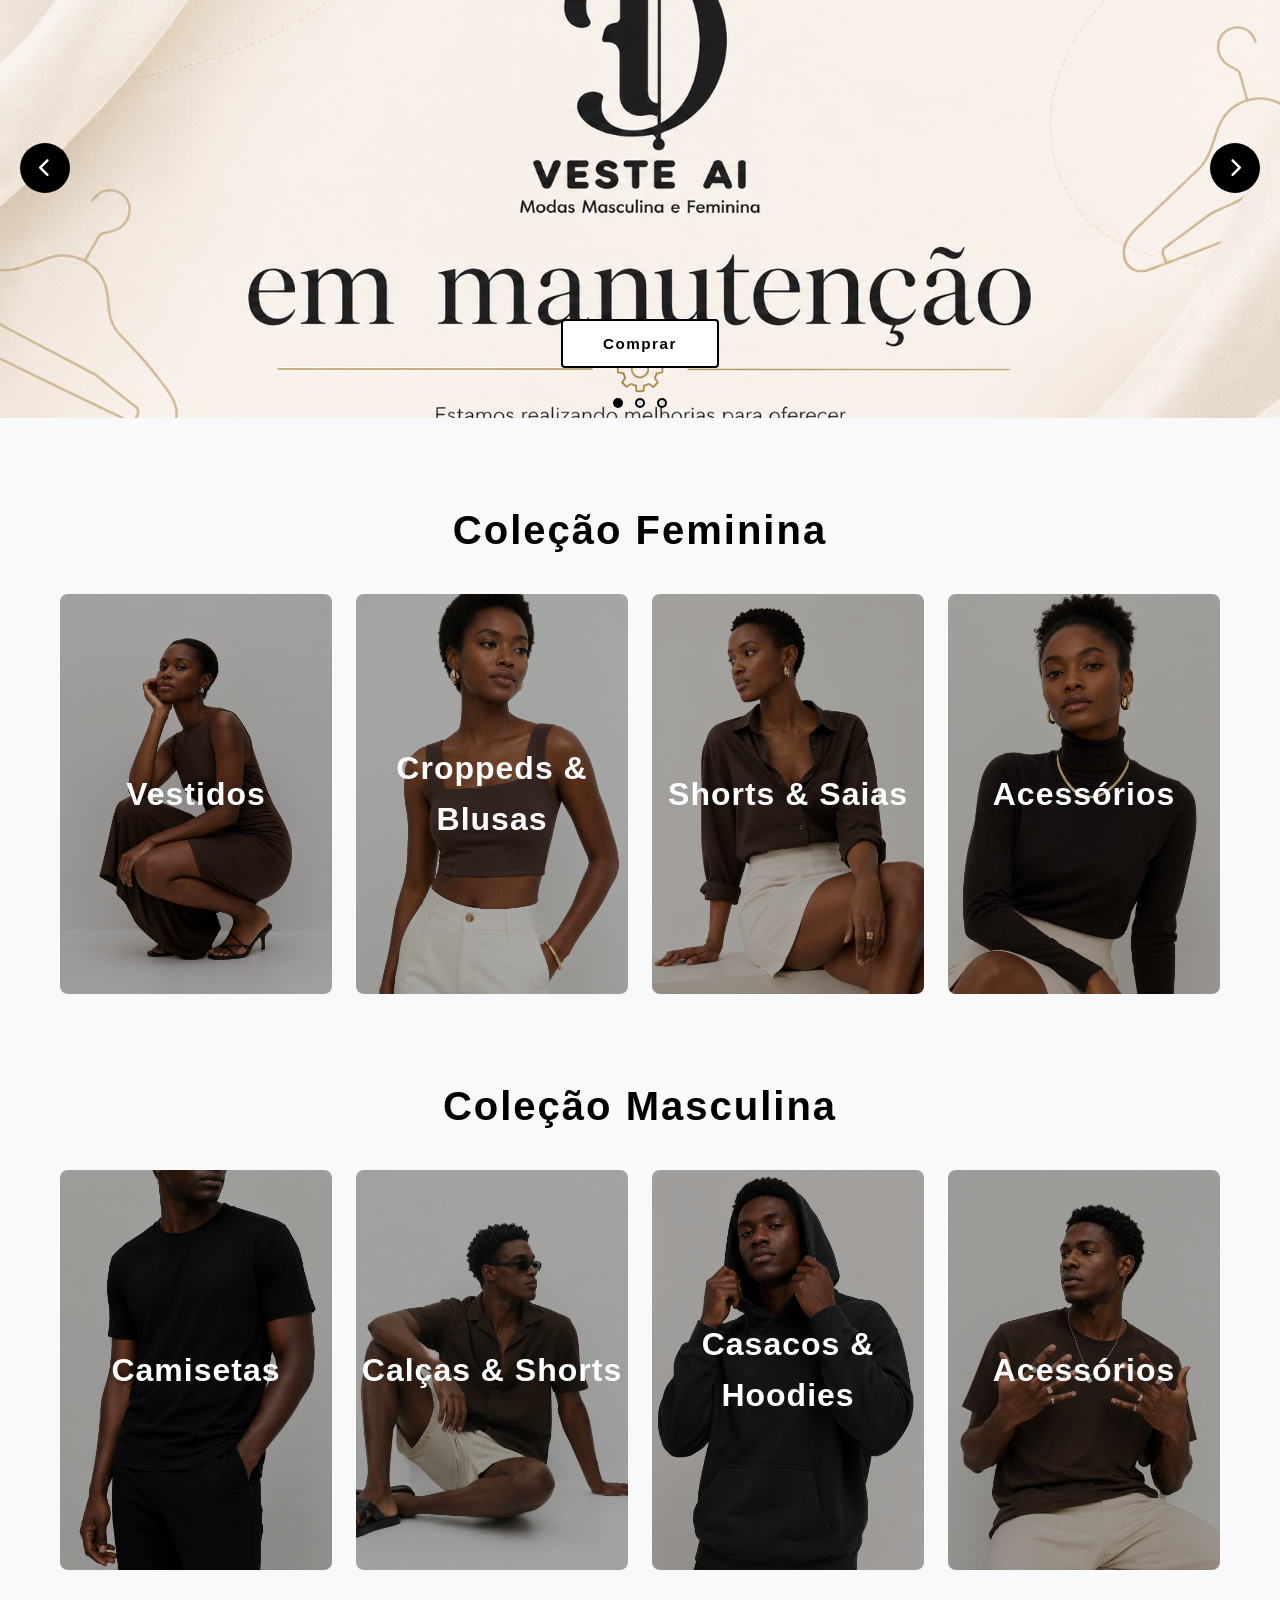
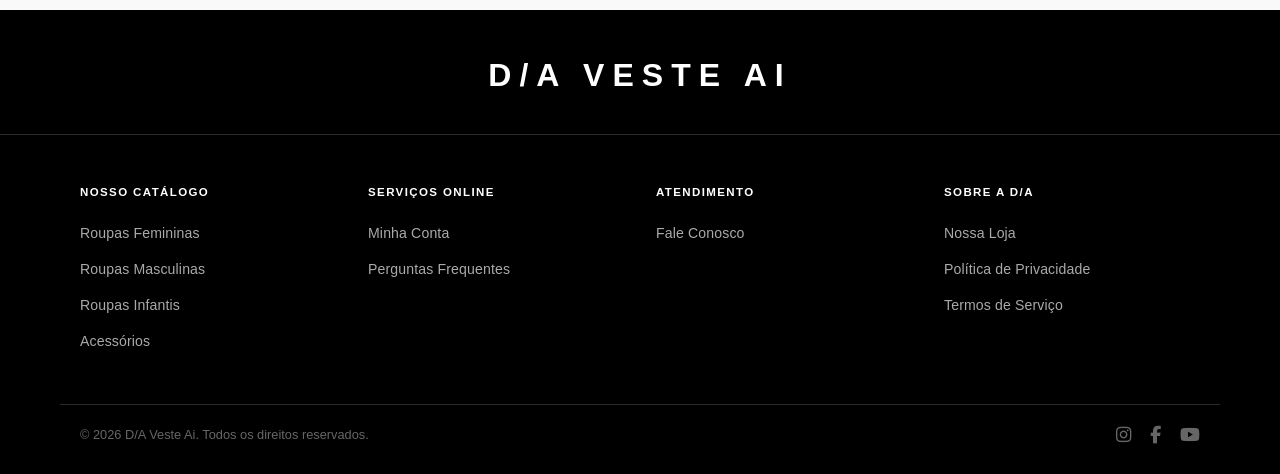
==== commit 3536ed45: "Atualização do site" ====
--- a/index.html
+++ b/index.html
@@ -53,13 +53,13 @@
     </a>
 </div>
                 <div class="nav-links">
-                    <a href="aboutus.html">A MARCA</a>
+                    <a href="aboutus.html">OFERTAS</a>
                     <a href="index.html">NOVIDADES</a>
                     <div class="nav-dropdown">
                         <button class="nav-dropdown-btn">COLEÇÕES <i class="fas fa-chevron-down"></i></button>
                         <div class="dropdown-menu">
                             <a href="#mulher">FEMININA</a>
-                            <a href="#homem">MASCULINO</a>
+                            <a href="#homem">MASCULINA</a>
                         </div>
                     </div>
                     <a href="infantil.html">INFANTIL</a>
@@ -333,55 +333,6 @@
         </div>
     </section>
 
- <!-- Contact Section -->
-<section class="contact">
-  <div class="contact-wrapper">
-    <!-- Imagem de fundo -->
-    <img src="src/bg.png" alt="" class="contact-bg">
-
-    <!-- Degradê sobreposto -->
-    <div class="contact-overlay"></div>
-
-    <div class="contact-inner">
-      <div class="contact-content">
-        <h2>Compre pelo WhatsApp!</h2>
-
-        <!-- Benefícios compactos -->
-        <div class="contact-benefits">
-          <div class="benefit-item">
-            <span class="benefit-icon">✓</span>
-            Atendimento Rápido
-          </div>
-          <div class="benefit-item">
-            <span class="benefit-icon">✓</span>
-            Suporte Especializado
-          </div>
-          <div class="benefit-item">
-            <span class="benefit-icon">✓</span>
-            Compra Segura
-          </div>
-        </div>
-
-        <p>Coloque seu telefone para entrar em contato com um dos nossos atendentes!</p>
-
-        <form class="contact-form" autocomplete="on">
-          <input
-            type="tel"
-            name="tel"
-            id="contact-phone"
-            placeholder="Seu telefone"
-            autocomplete="tel"
-            pattern="[\d\s\(\)\-\+]+"
-            title="Informe um número de telefone válido"
-            required
-          >
-          <button type="submit" class="btn-send">ENVIAR</button>
-        </form>
-      </div>
-    </div>
-  </div>
-</section>
-
     <!-- Footer -->
    <footer class="footer">
     <div class="footer-brand">
@@ -391,41 +342,33 @@
     <div class="container">
         <div class="footer-grid">
             <div class="footer-col">
-                <h4>EXPLORE D/A VESTE AI</h4>
+                <h4>NOSSO CATÁLOGO</h4>
                 <ul>
-                    <li><a href="#inicio">Início</a></li>
-                    <li><a href="#loja">Loja</a></li>
-                    <li><a href="#colecoes">Coleções</a></li>
-                    <li><a href="#lookbook">Lookbook</a></li>
-                    <li><a href="#mapa">Mapa do Site</a></li>
+                    <li><a href="#inicio">Roupas Femininas</a></li>
+                    <li><a href="#loja">Roupas Masculinas</a></li>
+                    <li><a href="#colecoes">Roupas Infantis</a></li>
+                    <li><a href="#lookbook">Acessórios</a></li>
                 </ul>
             </div>
             <div class="footer-col">
                 <h4>SERVIÇOS ONLINE</h4>
                 <ul>
-                    <li><a href="#">Métodos de Pagamento</a></li>
-                    <li><a href="#">Opções de Envio</a></li>
                     <li><a href="#">Minha Conta</a></li>
-                    <li><a href="#">Devoluções</a></li>
                     <li><a href="#">Perguntas Frequentes</a></li>
                 </ul>
             </div>
             <div class="footer-col">
                 <h4>ATENDIMENTO</h4>
                 <ul>
-                    <li><a href="#">Encontre uma Loja</a></li>
-                    <li><a href="#">Agendamentos</a></li>
                     <li><a href="#">Fale Conosco</a></li>
                 </ul>
             </div>
             <div class="footer-col">
-                <h4>A MARCA</h4>
+                <h4>SOBRE A D/A</h4>
                 <ul>
-                    <li><a href="#sobre">Sobre Nós</a></li>
-                    <li><a href="#">Trabalhe Conosco</a></li>
+                    <li><a href="#sobre">Nossa Loja</a></li>
                     <li><a href="#">Política de Privacidade</a></li>
                     <li><a href="#">Termos de Serviço</a></li>
-                    <li><a href="#">Aviso Legal</a></li>
                 </ul>
             </div>
         </div>
--- a/css/styles.css
+++ b/css/styles.css
@@ -1,8 +1,6 @@
 /* ============================= */
 /* General Styles */
 /* ============================= */
-
-
 
 * {
     margin: 0;
@@ -15,6 +13,7 @@
 }
 
 body {
+    font-family: 'Inter', sans-serif;
     line-height: 1.6;
     color: #1a1a1a;
     background-color: #fff;
@@ -25,21 +24,6 @@
     margin: 0 auto;
     padding: 0 20px;
 }
-
-/* ============================= 
-   RESET BASE
-============================= */
-
-* {
-    margin: 0;
-    padding: 0;
-    box-sizing: border-box;
-}
-
-body {
-    font-family: 'Inter', sans-serif;
-}
-
 
 /* ============================= 
    CUSTOM SCROLLBAR
@@ -72,26 +56,19 @@
     overflow: hidden;
     white-space: nowrap;
     position: relative;
-
     background: #000;
     padding: 18px 0;
 }
 
 @keyframes marquee {
-    0% {
-        transform: translateX(0);
-    }
-
-    100% {
-        transform: translateX(-50%);
-    }
+    0%   { transform: translateX(0); }
+    100% { transform: translateX(-50%); }
 }
 
 .marquee-track {
     display: flex;
     gap: 60px;
     width: max-content;
-
     animation: marquee 25s linear infinite;
 }
 
@@ -108,7 +85,7 @@
 }
 
 /* ============================= */
-/* Navigation */
+/* Navigation                    */
 /* ============================= */
 
 .navbar {
@@ -124,9 +101,10 @@
     display: flex;
     justify-content: space-between;
     align-items: center;
-    padding: 1rem 0;
-}
-
+    padding: 1rem 20px;
+}
+
+/* Logo — sem transform em mobile, escala só em desktop */
 .logo h1 {
     font-size: 1.8rem;
     font-weight: 700;
@@ -135,54 +113,36 @@
 }
 
 .logo-img {
-    height: 50px;
+    height: 40px;
     width: auto;
     display: block;
     object-fit: contain;
-    transform: scale(2);
-    transform-origin: left center;
-}
-
+    /* transform: scale(2) removido — causava overflow em mobile */
+}
+
+/* Links centralizados só em desktop */
 .nav-links {
-    display: flex;
+    display: none; /* escondido em mobile, abre pelo menu hamburguer */
     gap: 2rem;
     flex: 1;
     justify-content: center;
 }
 
-.nav-links a {
+.nav-links a,
+.nav-dropdown-btn {
     text-decoration: none;
+    background: none;
+    border: none;
     color: #1a1a1a;
     font-weight: 500;
     font-size: 0.9rem;
     letter-spacing: 1px;
     transition: color 0.3s ease;
-}
-
-.nav-links a:hover {
-    color: #666;
-}
-
-/* Dropdown Menu */
-.nav-dropdown {
-    position: relative;
-    display: flex;
-    align-items: center;
-}
-
-/* Faz o botão ficar IGUAL aos links da navbar */
-.nav-links a,
-.nav-dropdown-btn {
-    text-decoration: none;
-    background: none;
-    border: none;
-
-    color: #1a1a1a;
-    font-weight: 500;
-    font-size: 0.9rem;
-    letter-spacing: 1px;
-
-    transition: color 0.3s ease;
+    cursor: pointer;
+    padding: 0;
+    display: flex;
+    align-items: center;
+    gap: 0.5rem;
 }
 
 .nav-links a:hover,
@@ -190,13 +150,65 @@
     color: #666;
 }
 
-.nav-dropdown-btn {
+/* Hamburguer — visível só em mobile */
+.nav-hamburger {
+    display: flex;
+    flex-direction: column;
+    justify-content: center;
+    gap: 5px;
+    background: none;
+    border: none;
     cursor: pointer;
-    padding: 0;
-
-    display: flex;
-    align-items: center;
-    gap: 0.5rem;
+    padding: 4px;
+}
+
+.nav-hamburger span {
+    display: block;
+    width: 24px;
+    height: 2px;
+    background: #000;
+    border-radius: 2px;
+    transition: all 0.3s ease;
+}
+
+/* Menu mobile aberto */
+.nav-mobile-menu {
+    display: none;
+    flex-direction: column;
+    gap: 0;
+    background: #fff;
+    border-top: 1px solid #e0e0e0;
+    padding: 0.5rem 0;
+}
+
+.nav-mobile-menu.open {
+    display: flex;
+}
+
+.nav-mobile-menu a {
+    text-decoration: none;
+    color: #1a1a1a;
+    font-weight: 500;
+    font-size: 0.95rem;
+    letter-spacing: 0.5px;
+    padding: 0.85rem 20px;
+    border-bottom: 1px solid #f0f0f0;
+    transition: background-color 0.2s ease;
+}
+
+.nav-mobile-menu a:last-child {
+    border-bottom: none;
+}
+
+.nav-mobile-menu a:hover {
+    background-color: #f5f5f5;
+}
+
+/* Dropdown Desktop */
+.nav-dropdown {
+    position: relative;
+    display: flex;
+    align-items: center;
 }
 
 .nav-dropdown-btn i {
@@ -208,36 +220,25 @@
     position: absolute;
     top: 100%;
     left: 0;
-
     background-color: #fff;
     border: 1px solid #e0e0e0;
     border-radius: 4px;
-
     box-shadow: 0 8px 20px rgba(0, 0, 0, 0.1);
-
     min-width: 150px;
-
     display: none;
     flex-direction: column;
-
     z-index: 1001;
-
     margin-top: 1rem;
 }
 
 .dropdown-menu a {
     padding: 0.8rem 1.2rem;
-
     color: #1a1a1a;
     text-decoration: none;
-
     font-weight: 500;
     font-size: 0.85rem;
     letter-spacing: 0.5px;
-
-    transition: background-color 0.3s ease,
-                color 0.3s ease;
-
+    transition: background-color 0.3s ease, color 0.3s ease;
     border-bottom: 1px solid #f0f0f0;
 }
 
@@ -261,12 +262,13 @@
 .nav-right {
     display: flex;
     align-items: center;
+    gap: 12px;
 }
 
 .login-btn {
     background-color: #000;
     color: #fff;
-    padding: 0.7rem 1.5rem;
+    padding: 0.6rem 1.2rem;
     border: none;
     border-radius: 4px;
     cursor: pointer;
@@ -276,76 +278,74 @@
     transition: background-color 0.3s ease;
     text-decoration: none;
     display: inline-block;
+    white-space: nowrap;
 }
 
 .login-btn:hover {
     background-color: #333;
 }
 
-/* ============================= */
-/* Hero Section */
+
+/* ============================= */
+/* Hero Section                  */
 /* ============================= */
 
 .hero {
     background: #f9f9f9;
-    min-height: 600px;
-    display: flex;
-    align-items: end;
+    min-height: 480px;
+    display: flex;
+    align-items: flex-end;
     overflow: hidden;
 }
 
 .hero-content {
     max-width: 1200px;
     margin: 0 auto;
-    padding: 0 40px;
+    padding: 40px 20px 0;
+    width: 100%;
 
     display: grid;
-    grid-template-columns: 1fr 1fr;
-    gap: 4rem;
-    align-items: center;
-    animation: heroContentEntrance 1s cubic-bezier(0.16, 1, 0.3, 1) forwards
+    grid-template-columns: 1fr; /* coluna única em mobile */
+    gap: 2rem;
+    align-items: center;
+
+    animation: heroContentEntrance 1s cubic-bezier(0.16, 1, 0.3, 1) forwards;
 }
 
 @keyframes heroContentEntrance {
-    0% {
-        opacity: 0;
-        transform: translateY(60px);
-    }
-
-    100% {
-        opacity: 1;
-        transform: translateY(0);
-    }
+    0%   { opacity: 0; transform: translateY(60px); }
+    100% { opacity: 1; transform: translateY(0); }
 }
 
 .hero-text h2 {
-    font-size: 4rem;
+    font-size: 2.2rem; /* menor em mobile */
     font-weight: 700;
-    line-height: 1.1;
+    line-height: 1.15;
     margin-bottom: 1rem;
-    letter-spacing: 2px;
+    letter-spacing: 1px;
     color: #000;
 }
 
 .hero-text p {
-    font-size: 1.1rem;
+    font-size: 1rem;
     color: #666;
     margin-bottom: 2rem;
     line-height: 1.8;
-    max-width: 500px;
+    max-width: 100%;
 }
 
 .btn-shop {
     background-color: #000;
     color: #fff;
-    padding: 1rem 2.5rem;
+    padding: 0.9rem 2rem;
     border: 2px solid #000;
     border-radius: 4px;
-    font-size: 1rem;
+    font-size: 0.95rem;
     font-weight: 600;
     letter-spacing: 1.5px;
     cursor: pointer;
     transition: all 0.3s ease;
+    display: inline-block;
 }
 
 .btn-shop:hover {
@@ -356,17 +356,18 @@
 .hero-image {
     display: flex;
     justify-content: center;
-    align-items: center;
+    align-items: flex-end;
 }
 
 .hero-img {
     width: 100%;
-    max-width: 600px;
+    max-width: 400px;
     height: auto;
-    border-radius: 8px;
+    border-radius: 8px 8px 0 0;
     object-fit: cover;
-    transform: scale(1.5) translateY(70px);
-}
+    /* transform removido — scale(1.5) + translateY causavam overflow em mobile */
+}
+
 
 /* ============================= */
 /* Recommended Section           */
@@ -379,7 +380,7 @@
 
 .recommended h2 {
     text-align: center;
-    font-size: 2.5rem;
+    font-size: 1.8rem;
     margin-bottom: 2rem;
     letter-spacing: 2px;
     color: #000;
@@ -388,10 +389,9 @@
 .rec-wrapper {
     display: flex;
     align-items: center;
-    gap: 10px;
-}
-
-/* Track */
+    gap: 8px;
+}
+
 .rec-track-container {
     overflow: hidden;
     flex: 1;
@@ -399,20 +399,20 @@
 
 .rec-track {
     display: flex;
-    gap: 1.5rem;
+    gap: 1rem;
     transition: transform 0.4s ease;
 }
 
-/* Card — mesmo padrão do .collection-item */
+/* 2 cards visíveis em mobile, 4 em tablet, 5 em desktop */
 .rec-item {
-    flex: 0 0 calc(20% - 1.2rem);
+    flex: 0 0 calc(50% - 0.5rem);
     min-width: 0;
     cursor: pointer;
 }
 
 .rec-img-wrap {
     position: relative;
-    height: 320px;
+    height: 240px;
     background-color: #f0f0f0;
     border-radius: 8px;
     overflow: hidden;
@@ -421,13 +421,9 @@
     transition: all 0.3s ease;
 }
 
-/* Overlay igual ao .collection-overlay */
 .rec-overlay {
     position: absolute;
-    top: 0;
-    left: 0;
-    right: 0;
-    bottom: 0;
+    inset: 0;
     background: rgba(0, 0, 0, 0.15);
     transition: all 0.3s ease;
     z-index: 1;
@@ -441,7 +437,6 @@
     transform: scale(1.02);
 }
 
-/* Badge de desconto */
 .rec-badge {
     position: absolute;
     top: 10px;
@@ -456,7 +451,6 @@
     letter-spacing: 1px;
 }
 
-/* Coração */
 .rec-wishlist {
     position: absolute;
     top: 8px;
@@ -476,7 +470,6 @@
     transform: scale(1.2);
 }
 
-/* Info */
 .rec-info {
     padding: 10px 2px 0;
 }
@@ -516,22 +509,20 @@
     font-style: italic;
 }
 
-/* Setas — mesmo estilo do .slider-btn */
 .rec-arrow {
     background-color: #000;
     color: #fff;
     border: none;
-    width: 50px;
-    height: 50px;
+    width: 38px;
+    height: 38px;
     border-radius: 50%;
-    font-size: 1.6rem;
+    font-size: 1.2rem;
     cursor: pointer;
     display: flex;
     align-items: center;
     justify-content: center;
     flex-shrink: 0;
     transition: all 0.3s ease;
-    line-height: 1;
 }
 
 .rec-arrow:hover {
@@ -539,7 +530,6 @@
     transform: scale(1.1);
 }
 
-/* Dots — mesmo estilo do .dot */
 .rec-dots {
     display: flex;
     justify-content: center;
@@ -561,25 +551,9 @@
     background-color: #000;
 }
 
-/* Responsivo */
-@media (max-width: 900px) {
-    .rec-item {
-        flex: 0 0 calc(33.33% - 1rem);
-    }
-}
-
-@media (max-width: 600px) {
-    .rec-item {
-        flex: 0 0 calc(50% - 0.75rem);
-    }
-
-    .rec-img-wrap {
-        height: 240px;
-    }
-}
-
-/* ============================= */
-/* Featured Section - Carousel */
+
+/* ============================= */
+/* Featured Section - Carousel   */
 /* ============================= */
 
 .featured {
@@ -591,7 +565,7 @@
 
 .featured h2 {
     text-align: center;
-    font-size: 2.5rem;
+    font-size: 1.8rem;
     margin-bottom: 2rem;
     letter-spacing: 2px;
     color: #000;
@@ -601,13 +575,10 @@
 .featured-slider {
     position: relative;
     width: 100%;
-    max-width: 100%;
-    margin: 0;
 }
 
 .slides-container {
     overflow: hidden;
-    border-radius: 0;
     background-color: #fff;
     width: 100%;
 }
@@ -625,13 +596,13 @@
     flex-direction: column;
     align-items: center;
     justify-content: center;
-    min-height: 500px;
+    min-height: 320px;
     position: relative;
 }
 
 .slide img {
     width: 100%;
-    height: 500px;
+    height: 320px;
     object-fit: cover;
     object-position: center 20%;
     display: block;
@@ -639,14 +610,14 @@
 
 .btn-buy {
     position: absolute;
-    bottom: 50px;
+    bottom: 20px;
     background-color: #fff;
     color: #000;
-    padding: 0.9rem 2.5rem;
+    padding: 0.75rem 1.8rem;
     border: 2px solid #000;
     border-radius: 4px;
     font-weight: 600;
-    font-size: 0.95rem;
+    font-size: 0.9rem;
     letter-spacing: 1.5px;
     cursor: pointer;
     transition: all 0.3s ease;
@@ -665,10 +636,10 @@
     background-color: #000;
     color: #fff;
     border: none;
-    width: 50px;
-    height: 50px;
+    width: 40px;
+    height: 40px;
     border-radius: 50%;
-    font-size: 1.2rem;
+    font-size: 1rem;
     cursor: pointer;
     display: flex;
     align-items: center;
@@ -682,24 +653,18 @@
     transform: translateY(-50%) scale(1.1);
 }
 
-.slider-btn-prev {
-    left: 20px;
-}
-
-.slider-btn-next {
-    right: 20px;
-}
+.slider-btn-prev { left: 10px; }
+.slider-btn-next { right: 10px; }
 
 .slider-dots {
     position: absolute;
     display: flex;
     justify-content: center;
-    gap: 1rem;
-    bottom: 20px;
+    gap: 0.75rem;
+    bottom: 10px;
     left: 0;
     right: 0;
     z-index: 50;
-    padding-bottom: 0;
 }
 
 .dot {
@@ -716,32 +681,36 @@
     background-color: #000;
 }
 
-/* ============================= */
-/* Women's Collection */
-/* ============================= */
-
-.women-collection {
+
+/* ============================= */
+/* Women's / Men's Collection    */
+/* ============================= */
+
+.women-collection,
+.men-collection {
     padding: 40px 0;
     background-color: #f9f9f9;
 }
 
-.women-collection h2 {
+.women-collection h2,
+.men-collection h2 {
     text-align: center;
-    font-size: 2.5rem;
+    font-size: 1.8rem;
     margin-bottom: 2rem;
     letter-spacing: 2px;
     color: #000;
 }
 
+/* Mobile: 2 colunas. Tablet+: 4 colunas */
 .collection-wrapper {
     display: grid;
-    grid-template-columns: repeat(4, 1fr);
-    gap: 1.5rem;
+    grid-template-columns: repeat(2, 1fr);
+    gap: 1rem;
 }
 
 .collection-item {
     position: relative;
-    height: 400px;
+    height: 220px;
     background-color: #f0f0f0;
     border-radius: 8px;
     overflow: hidden;
@@ -756,10 +725,7 @@
 
 .collection-overlay {
     position: absolute;
-    top: 0;
-    left: 0;
-    right: 0;
-    bottom: 0;
+    inset: 0;
     background: rgba(0, 0, 0, 0.3);
     transition: all 0.3s ease;
     z-index: 1;
@@ -772,7 +738,7 @@
 .collection-item h3 {
     position: relative;
     z-index: 2;
-    font-size: 2rem;
+    font-size: 1.2rem;
     color: #fff;
     text-align: center;
     font-weight: 600;
@@ -784,25 +750,9 @@
     transform: scale(1.05);
 }
 
-/* ============================= */
-/* Men's Collection */
-/* ============================= */
-
-.men-collection {
-    padding: 40px 0;
-    background-color: #f9f9f9;
-}
-
-.men-collection h2 {
-    text-align: center;
-    font-size: 2.5rem;
-    margin-bottom: 2rem;
-    letter-spacing: 2px;
-    color: #000;
-}
-
-/* ============================= */
-/* About Us Section */
+
+/* ============================= */
+/* About Us Section              */
 /* ============================= */
 
 .about-us {
@@ -810,18 +760,19 @@
     background-color: #f9f9f9;
 }
 
+/* Empilhado em mobile, lado a lado em desktop */
 .about-wrapper {
     display: grid;
-    grid-template-columns: 1fr 1fr;
-    gap: 4rem;
+    grid-template-columns: 1fr;
+    gap: 2rem;
     align-items: center;
 }
 
 .about-content h2 {
-    font-size: 2.8rem;
+    font-size: 2rem;
     font-weight: 700;
     color: #000;
-    margin-bottom: 2rem;
+    margin-bottom: 1.5rem;
     line-height: 1.2;
     letter-spacing: 1px;
 }
@@ -835,11 +786,11 @@
     color: #666;
     margin-bottom: 1.5rem;
     line-height: 1.8;
-    text-align: justify;
+    text-align: left; /* justify quebra feio em mobile */
 }
 
 .about-content strong {
-    color: #000000;
+    color: #000;
     font-weight: 600;
 }
 
@@ -851,220 +802,60 @@
 
 .about-image img {
     width: 100%;
-    max-width: 500px;
+    max-width: 340px;
     height: auto;
-    border-radius: 200px;
+    border-radius: 160px;
     box-shadow: 0 10px 40px rgba(0, 0, 0, 0.1);
     object-fit: cover;
 }
 
-/* ============================= */
-/* Contact Section */
-/* ============================= */
-
-.contact {
-  padding: 40px 1rem;
-  background-color: #f9f9f9;
-}
-
-.contact-wrapper {
-  position: relative;
-  overflow: hidden;
-  border-radius: 40px;
-  box-shadow: 0 10px 40px rgba(0, 0, 0, 0.2);
-  max-width: 1200px;
-  margin: 0 auto;
-}
-
-.contact-bg {
-  position: absolute;
-  inset: 0;
-  width: 100%;
-  height: 100%;
-  object-fit: cover;
-  object-position: center;
-}
-
-.contact-overlay {
-  position: absolute;
-  inset: 0;
-  background: linear-gradient(
-    135deg,
-    rgba(0, 0, 0, 0.8) 0%,
-    rgba(0, 0, 0, 0.9) 0%,
-    rgba(0, 0, 0, 0.8) 100%
-  );
-}
-
-.contact-inner {
-  position: relative;
-  padding: 3rem 1.5rem;
-}
-
-.contact-content {
-  max-width: 600px;
-  margin: 0 auto;
-  text-align: center;
-}
-
-.contact-content h2 {
-  font-size: 2rem;
-  font-weight: 700;
-  color: #fff;
-  margin-bottom: 1.5rem;
-  letter-spacing: 1px;
-  line-height: 1.3;
-}
-
-.contact-content p {
-  font-size: 1.05rem;
-  color: rgba(255, 255, 255, 0.85);
-  margin-bottom: 1.5rem;
-}
-
-.contact-benefits {
-  display: flex;
-  flex-wrap: wrap;
-  justify-content: center;
-  gap: 1rem 1.5rem;
-  margin-bottom: 1.5rem;
-  font-size: 0.9rem;
-  color: rgba(255, 255, 255, 0.80);
-}
-
-.benefit-item {
-  display: flex;
-  align-items: center;
-  gap: 0.5rem;
-}
-
-.benefit-icon {
-  display: flex;
-  align-items: center;
-  justify-content: center;
-  width: 24px;
-  height: 24px;
-  border-radius: 50%;
-  background: rgba(255, 255, 255, 0.20);
-  font-size: 0.75rem;
-  color: #fff;
-  flex-shrink: 0;
-}
-
-.contact-form {
-  display: flex;
-  gap: 0.75rem;
-  max-width: 480px;
-  margin: 0 auto;
-}
-
-.contact-form input {
-  flex: 1;
-  padding: 0.875rem 1rem;
-  border: 1px solid rgba(255, 255, 255, 0.25);
-  border-radius: 6px;
-  font-size: 1rem;
-  background: rgba(255, 255, 255, 0.10);
-  color: #fff;
-  outline: none;
-  transition: border-color 0.3s ease, background 0.3s ease;
-}
-
-.contact-form input::placeholder {
-  color: rgba(255, 255, 255, 0.55);
-}
-
-.contact-form input:focus {
-  border-color: rgba(255, 255, 255, 0.60);
-  background: rgba(0, 0, 0, 0.15);
-}
-
-.btn-send {
-  background-color: #fff;
-  color: #000;
-  padding: 0.875rem 1.75rem;
-  border: none;
-  border-radius: 6px;
-  font-weight: 700;
-  font-size: 0.9rem;
-  letter-spacing: 1px;
-  cursor: pointer;
-  transition: background 0.3s ease, transform 0.2s ease;
-  white-space: nowrap;
-}
-
-.btn-send:hover {
-  background-color: rgba(255, 255, 255, 0.88);
-  transform: translateY(-1px);
-}
-
-@media (max-width: 480px) {
-  .contact-form {
-    flex-direction: column;
-  }
-
-  .btn-send {
-    width: 100%;
-  }
-
-  .contact-content h2 {
-    font-size: 1.5rem;
-  }
-}
-
-/* Responsivo */
-@media (max-width: 480px) {
-  .contact-form {
-    flex-direction: column;
-  }
-
-  .btn-send {
-    width: 100%;
-  }
-
-  .contact-content h2 {
-    font-size: 1.5rem;
-  }
-}
-/* ============================= */
-/* Footer */
+
+/* ============================= */
+/* Footer                        */
 /* ============================= */
 
 .footer {
-    background-color: #000000;
-    color: #fff;
-    padding: 0 0 0;
+    background-color: #000;
+    color: #fff;
     font-family: inherit;
 }
 
 .footer-brand {
     text-align: center;
-    padding: 48px 0 40px;
-    font-size: 2rem;
+    padding: 40px 20px 32px;
+    font-size: 1.6rem;
     font-weight: 700;
     letter-spacing: 0.25em;
     text-transform: uppercase;
     border-bottom: 1px solid #2a2a2a;
 }
 
+
+@media (max-width: 899px) {
+
+    .hero-image,
+    .hero-img {
+        display: none !important;
+    }
+
+    .hero {
+        min-height: auto;
+        padding: 60px 0;
+    }
+
+    .hero-content {
+        grid-template-columns: 1fr !important;
+    }
+
+}
+
+/* 2 colunas em mobile */
 .footer-grid {
     display: grid;
-    grid-template-columns: repeat(4, 1fr);
-    gap: 2.5rem;
-    padding: 48px 0 40px;
+    grid-template-columns: repeat(2, 1fr);
+    gap: 2rem;
+    padding: 40px 20px;
     border-bottom: 1px solid #2a2a2a;
-}
-
-@media (max-width: 900px) {
-    .footer-grid {
-        grid-template-columns: repeat(2, 1fr);
-    }
-}
-
-@media (max-width: 540px) {
-    .footer-grid {
-        grid-template-columns: 1fr;
-    }
 }
 
 .footer-col h4 {
@@ -1100,13 +891,13 @@
 
 .footer-bottom {
     display: flex;
-    align-items: center;
-    justify-content: space-between;
-    padding: 20px 0 28px;
+    flex-direction: column;
+    align-items: center;
+    gap: 1rem;
+    padding: 20px 20px 28px;
     color: #666;
     font-size: 0.8rem;
-    flex-wrap: wrap;
-    gap: 1rem;
+    text-align: center;
 }
 
 .footer-socials {
@@ -1128,43 +919,28 @@
     color: #fff;
 }
 
-/* ============================= */
-/* Responsive Design */
-/* ============================= */
-
-@media (max-width: 768px) {
-    .nav-links {
-        gap: 1rem;
-    }
-
-    .hero-content {
-        grid-template-columns: 1fr;
-        gap: 2rem;
-    }
-
+
+/* ============================= */
+/* Tablet — 600px+               */
+/* ============================= */
+
+@media (min-width: 600px) {
     .hero-text h2 {
-        font-size: 2.5rem;
-    }
-
-    .image-placeholder {
-        width: 100%;
-        height: 350px;
-        max-width: 350px;
-    }
-
-    .slide-image {
-        font-size: 120px;
-        height: 400px;
-    }
-
-    .btn-buy {
-        bottom: 30px;
-        padding: 0.8rem 2rem;
-        font-size: 0.9rem;
-    }
-
-    .collection-wrapper {
-        grid-template-columns: repeat(2, 1fr);
+        font-size: 2.8rem;
+    }
+
+    .rec-item {
+        flex: 0 0 calc(33.33% - 0.67rem);
+    }
+
+    .rec-img-wrap {
+        height: 280px;
+    }
+
+    .slide.active,
+    .slide img {
+        min-height: 420px;
+        height: 420px;
     }
 
     .collection-item {
@@ -1175,91 +951,152 @@
         font-size: 1.5rem;
     }
 
-    .about-wrapper {
-        grid-template-columns: 1fr;
-        gap: 2rem;
-    }
-
-    .about-content h2 {
-        font-size: 2rem;
-    }
-
-    .about-content p {
-        text-align: left;
-    }
-
-    .contact-wrapper {
-        grid-template-columns: 1fr;
-    }
-
-    .newsletter-form {
-        flex-direction: column;
-    }
-}
-
-@media (max-width: 480px) {
-    .nav-wrapper {
-        flex-wrap: wrap;
-        gap: 1rem;
-    }
-
-    .nav-links {
-        flex-direction: column;
-        gap: 0.5rem;
-        justify-content: flex-start;
-    }
-
-    .hero-text h2 {
-        font-size: 2rem;
-    }
-
+    .recommended h2,
     .featured h2,
     .women-collection h2,
-    .fashion-tips h2,
-    .contact h2 {
-        font-size: 1.8rem;
-    }
-
-    .slide-number {
-        top: 20px;
-        left: 20px;
+    .men-collection h2 {
+        font-size: 2rem;
+    }
+}
+
+
+/* ============================= */
+/* Desktop — 900px+              */
+/* ============================= */
+
+@media (min-width: 900px) {
+
+    /* Navbar desktop */
+    .nav-hamburger  { display: none; }
+    .nav-mobile-menu { display: none !important; }
+    .nav-links { display: flex; }
+
+    .logo-img {
+        height: 50px;
+        transform: scale(2);
+        transform-origin: left center;
+    }
+
+    /* Hero desktop */
+    .hero {
+        min-height: 600px;
+    }
+
+    .hero-content {
+        grid-template-columns: 1fr 1fr;
+        gap: 4rem;
+        padding: 0 40px;
+    }
+
+    .hero-text h2 {
+        font-size: 4rem;
+        letter-spacing: 2px;
+    }
+
+    .hero-text p {
+        max-width: 500px;
+    }
+
+    .hero-img {
+        max-width: 600px;
+        transform: scale(1.5) translateY(70px);
+    }
+
+    /* Recommended */
+    .rec-item {
+        flex: 0 0 calc(25% - 0.75rem);
+    }
+
+    .rec-img-wrap {
+        height: 320px;
+    }
+
+    .rec-arrow {
+        width: 50px;
+        height: 50px;
+        font-size: 1.6rem;
+    }
+
+    /* Featured */
+    .slide.active,
+    .slide img {
+        min-height: 500px;
+        height: 500px;
+    }
+
+    .btn-buy {
+        bottom: 50px;
+        padding: 0.9rem 2.5rem;
+        font-size: 0.95rem;
+    }
+
+    .slider-btn {
+        width: 50px;
+        height: 50px;
         font-size: 1.2rem;
     }
 
-    .slide-image {
-        font-size: 80px;
-        height: 300px;
-    }
-
-    .btn-buy {
-        bottom: 20px;
-        padding: 0.7rem 1.5rem;
-        font-size: 0.85rem;
-    }
-
-    .slider-btn {
-        width: 40px;
-        height: 40px;
-        font-size: 1rem;
-    }
-
-    .slider-btn-prev {
-        left: 5px;
-    }
-
-    .slider-btn-next {
-        right: 5px;
-    }
-
+    .slider-btn-prev { left: 20px; }
+    .slider-btn-next { right: 20px; }
+
+    /* Collections */
     .collection-wrapper {
-        grid-template-columns: 1fr;
+        grid-template-columns: repeat(4, 1fr);
+        gap: 1.5rem;
     }
 
     .collection-item {
-        height: 250px;
+        height: 400px;
     }
 
     .collection-item h3 {
-        font-size: 1.2rem;
-    }
-}
+        font-size: 2rem;
+    }
+
+    /* About */
+    .about-wrapper {
+        grid-template-columns: 1fr 1fr;
+        gap: 4rem;
+    }
+
+    .about-content h2 {
+        font-size: 2.8rem;
+    }
+
+    .about-content p {
+        text-align: justify;
+    }
+
+    .about-image img {
+        max-width: 500px;
+    }
+
+    /* Recommended heading */
+    .recommended h2,
+    .featured h2,
+    .women-collection h2,
+    .men-collection h2 {
+        font-size: 2.5rem;
+    }
+
+    /* Rec 5 colunas em telas maiores */
+    .rec-item {
+        flex: 0 0 calc(20% - 1.2rem);
+    }
+
+    /* Footer */
+    .footer-grid {
+        grid-template-columns: repeat(4, 1fr);
+        padding: 48px 20px 40px;
+    }
+
+    .footer-brand {
+        font-size: 2rem;
+    }
+
+    .footer-bottom {
+        flex-direction: row;
+        justify-content: space-between;
+        text-align: left;
+    }
+}
